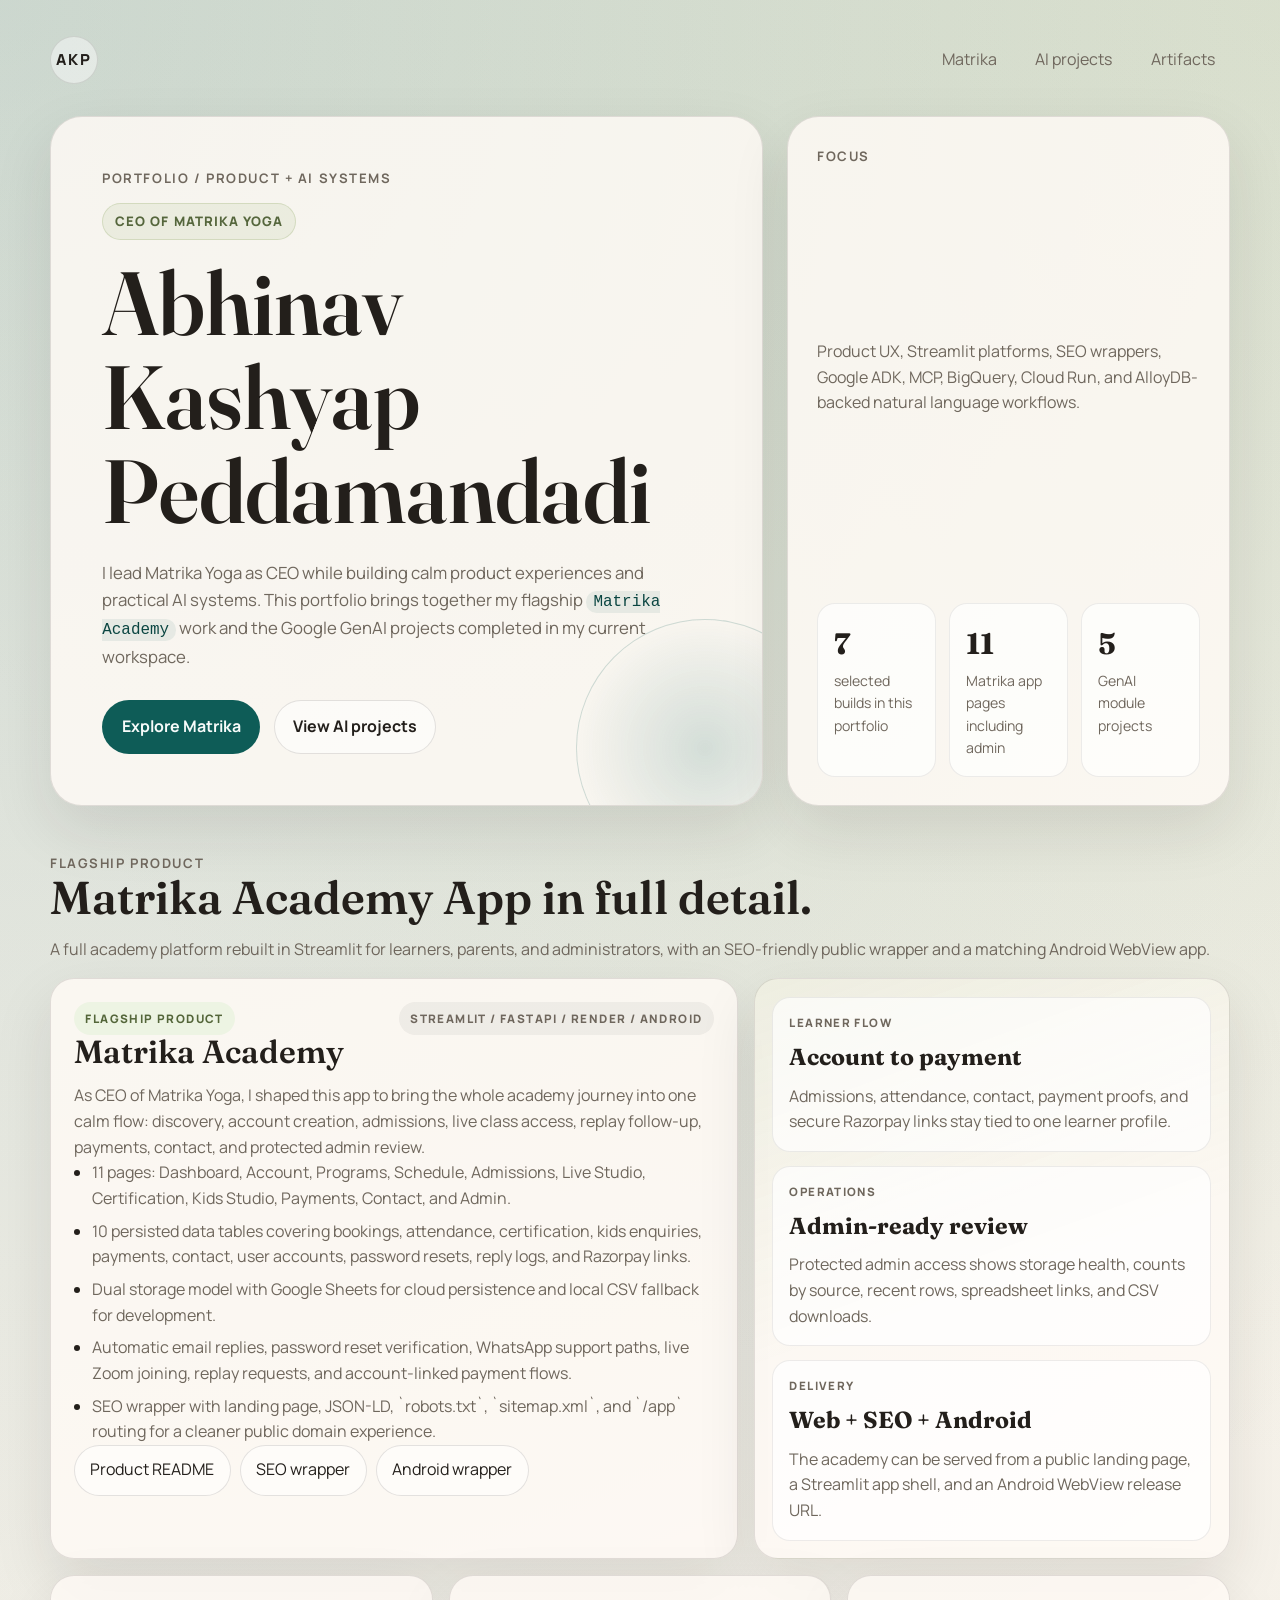
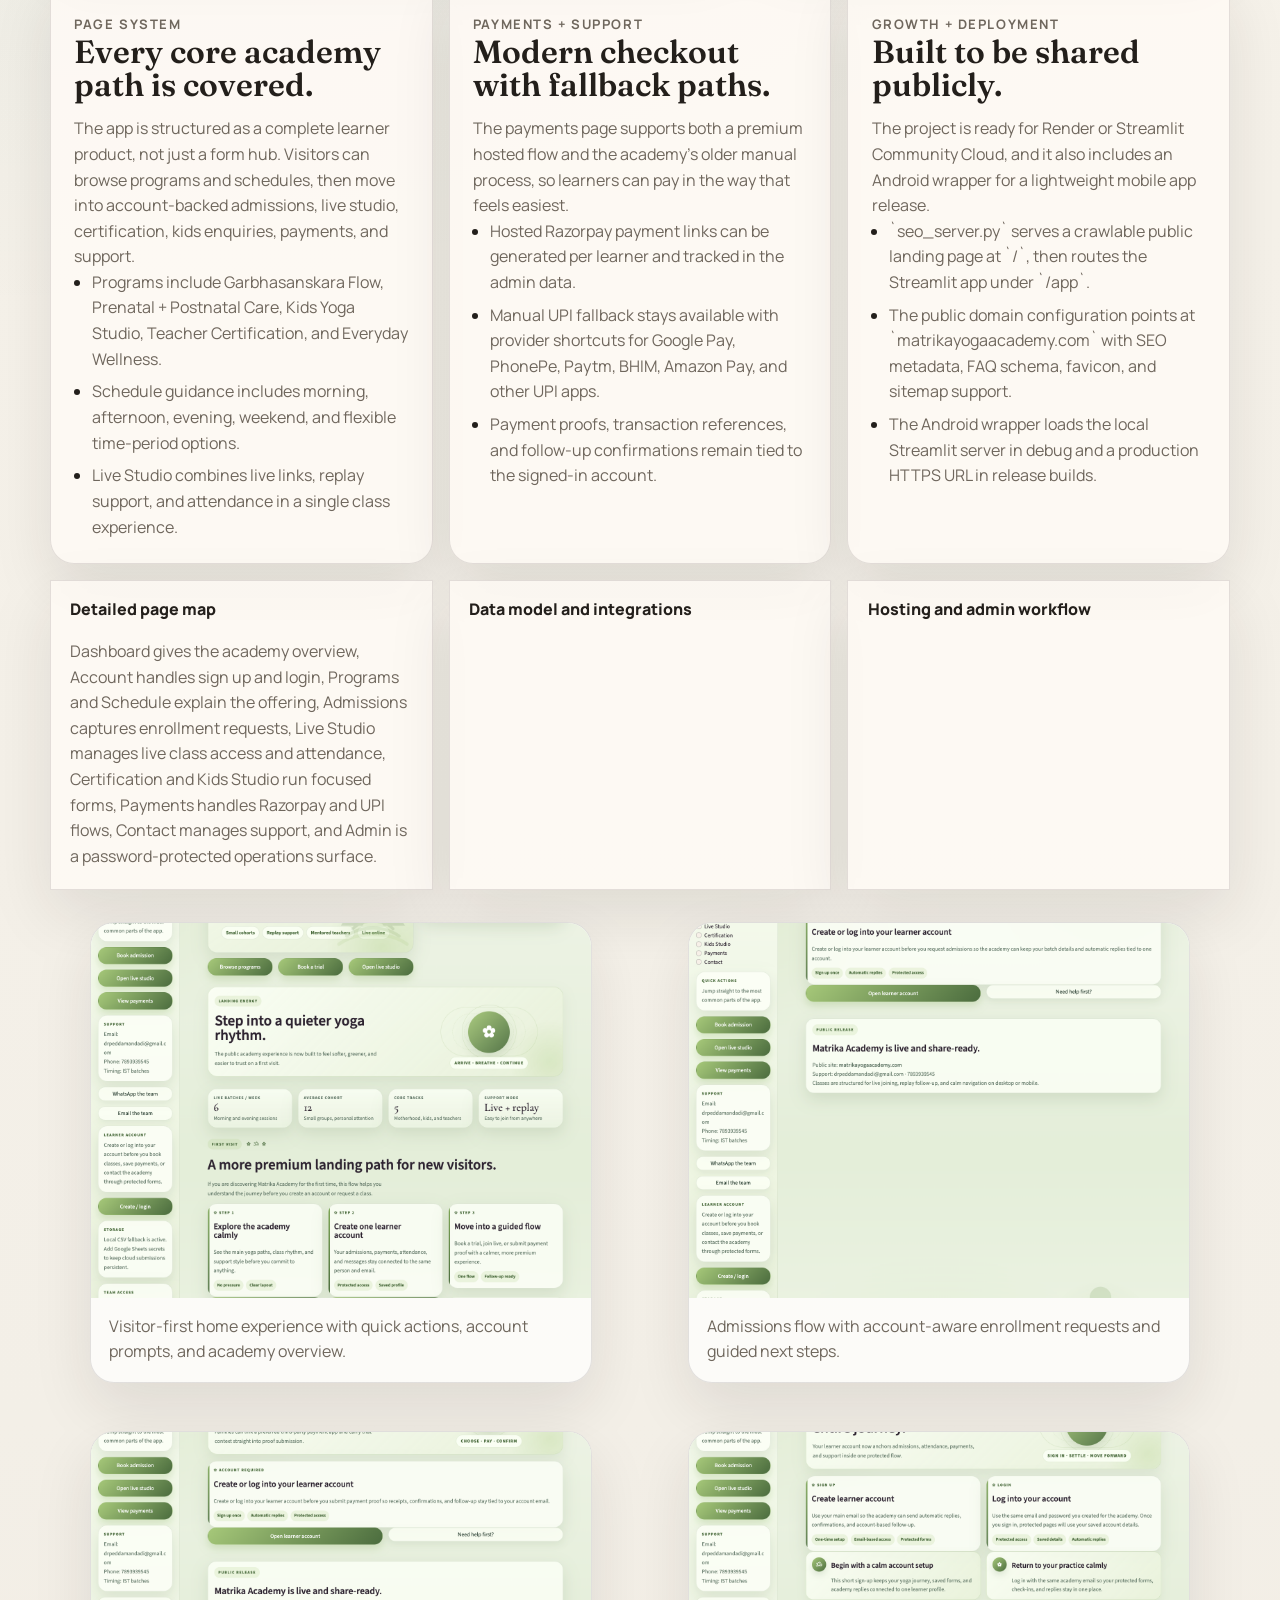
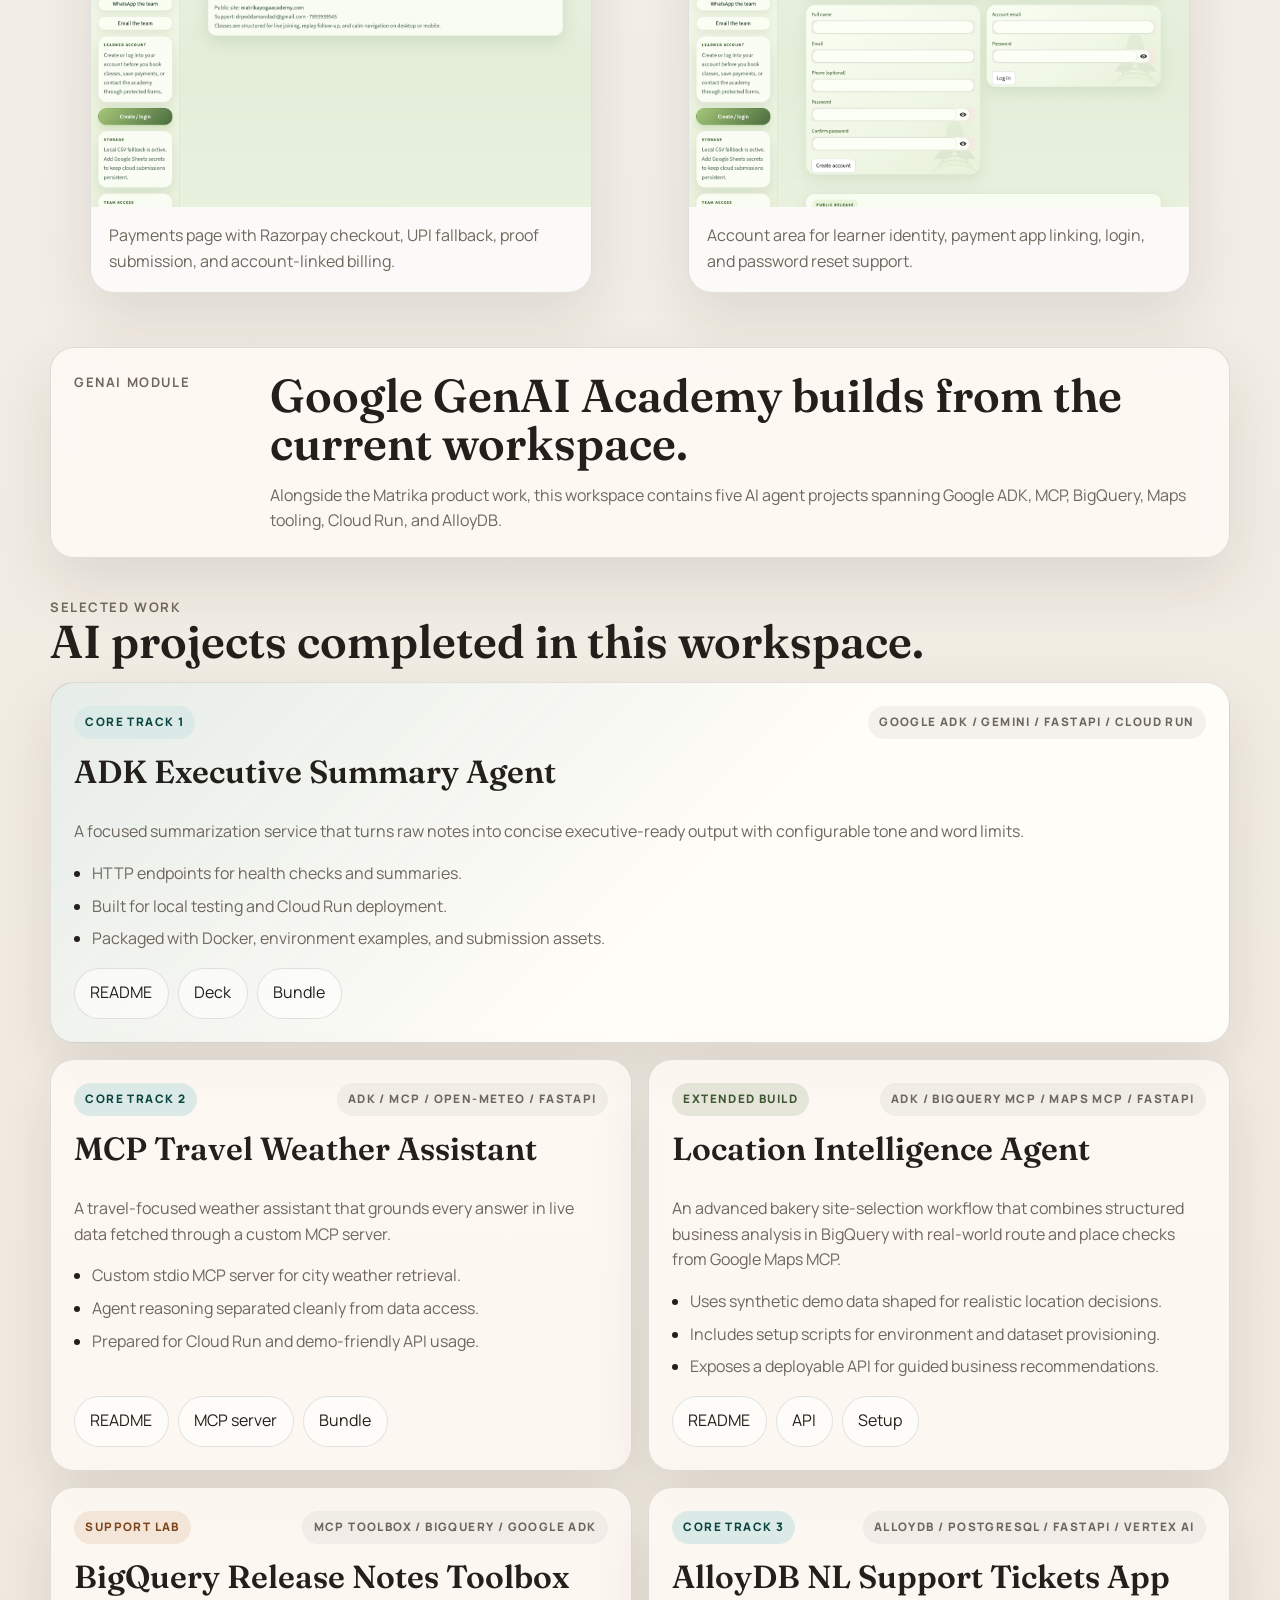
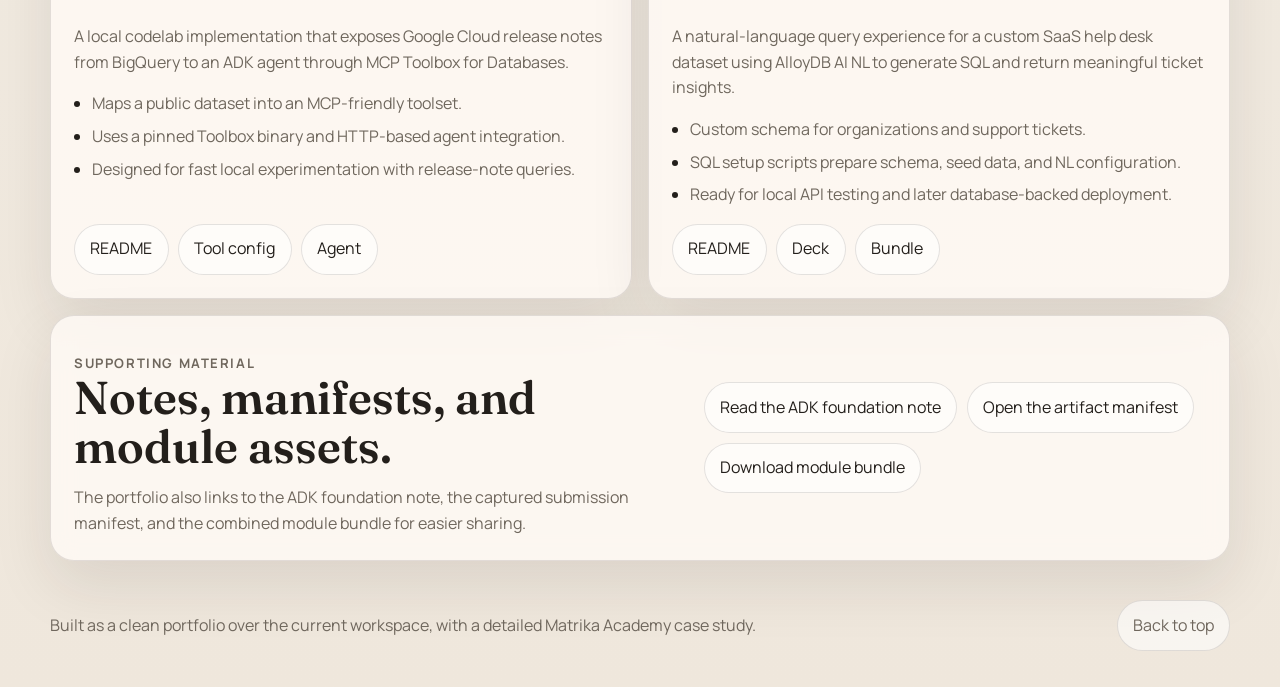
==== index.html @ 669e6de0 "Publish short portfolio URL" ====
<!DOCTYPE html>
<html lang="en">
<head>
  <meta charset="UTF-8">
  <meta name="viewport" content="width=device-width, initial-scale=1.0">
  <meta
    name="description"
    content="Portfolio of Abhinav Kashyap Peddamandadi featuring the Matrika Academy app and AI projects built in the current workspace."
  >
  <title>Abhinav Kashyap Peddamandadi | Portfolio</title>
  <link rel="preconnect" href="https://fonts.googleapis.com">
  <link rel="preconnect" href="https://fonts.gstatic.com" crossorigin>
  <link
    href="https://fonts.googleapis.com/css2?family=Fraunces:opsz,wght@9..144,400;9..144,600;9..144,700&family=Manrope:wght@400;500;600;700;800&display=swap"
    rel="stylesheet"
  >
  <link rel="stylesheet" href="styles.css">
</head>
<body>
  <div class="page-shell">
    <header class="topbar">
      <a class="brand" href="#top" aria-label="Go to top">AKP</a>
      <nav class="topnav" aria-label="Primary">
        <a href="#matrika">Matrika</a>
        <a href="#projects">AI projects</a>
        <a href="#artifacts">Artifacts</a>
      </nav>
    </header>

    <main id="top">
      <section class="hero">
        <div class="hero-copy">
          <p class="eyebrow">Portfolio / Product + AI Systems</p>
          <p class="role-note">CEO of Matrika Yoga</p>
          <h1>Abhinav Kashyap Peddamandadi</h1>
          <p class="lede">
            I lead Matrika Yoga as CEO while building calm product experiences and practical AI
            systems. This portfolio brings together my flagship
            <span class="inline-code">Matrika Academy</span> work and the Google GenAI projects
            completed in my current workspace.
          </p>
          <div class="hero-actions">
            <a class="button button-primary" href="#matrika">Explore Matrika</a>
            <a class="button button-secondary" href="#projects">View AI projects</a>
          </div>
        </div>

        <aside class="hero-panel" aria-label="Quick summary">
          <p class="panel-label">Focus</p>
          <p class="panel-text">
            Product UX, Streamlit platforms, SEO wrappers, Google ADK, MCP, BigQuery, Cloud Run, and
            AlloyDB-backed natural language workflows.
          </p>
          <div class="metric-grid">
            <div class="metric-card">
              <strong>7</strong>
              <span>selected builds in this portfolio</span>
            </div>
            <div class="metric-card">
              <strong>11</strong>
              <span>Matrika app pages including admin</span>
            </div>
            <div class="metric-card">
              <strong>5</strong>
              <span>GenAI module projects</span>
            </div>
          </div>
        </aside>
      </section>

      <section class="flagship" id="matrika">
        <div class="section-header">
          <p class="section-kicker">Flagship product</p>
          <h2>Matrika Academy App in full detail.</h2>
          <p>
            A full academy platform rebuilt in Streamlit for learners, parents, and administrators,
            with an SEO-friendly public wrapper and a matching Android WebView app.
          </p>
        </div>

        <div class="flagship-grid">
          <article class="feature-panel">
            <div class="card-header">
              <span class="project-type project-type-featured">Flagship Product</span>
              <span class="project-stack">Streamlit / FastAPI / Render / Android</span>
            </div>
            <h3>Matrika Academy</h3>
            <p>
              As CEO of Matrika Yoga, I shaped this app to bring the whole academy journey into one
              calm flow: discovery, account creation, admissions, live class access, replay
              follow-up, payments, contact, and protected admin review.
            </p>
            <ul class="project-points">
              <li><span>11 pages: Dashboard, Account, Programs, Schedule, Admissions, Live Studio, Certification, Kids Studio, Payments, Contact, and Admin.</span></li>
              <li><span>10 persisted data tables covering bookings, attendance, certification, kids enquiries, payments, contact, user accounts, password resets, reply logs, and Razorpay links.</span></li>
              <li><span>Dual storage model with Google Sheets for cloud persistence and local CSV fallback for development.</span></li>
              <li><span>Automatic email replies, password reset verification, WhatsApp support paths, live Zoom joining, replay requests, and account-linked payment flows.</span></li>
              <li><span>SEO wrapper with landing page, JSON-LD, `robots.txt`, `sitemap.xml`, and `/app` routing for a cleaner public domain experience.</span></li>
            </ul>
            <div class="link-row">
              <a href="portfolio_public_assets/readmes/matrika_yoga_app.md" target="_blank" rel="noreferrer">Product README</a>
              <a href="portfolio_public_assets/snippets/matrika_seo_server.py" target="_blank" rel="noreferrer">SEO wrapper</a>
              <a href="portfolio_public_assets/readmes/matrika_yoga_android_v2.md" target="_blank" rel="noreferrer">Android wrapper</a>
            </div>
          </article>

          <aside class="matrika-metrics">
            <div class="metric-tile">
              <span class="metric-label">Learner flow</span>
              <strong>Account to payment</strong>
              <p>Admissions, attendance, contact, payment proofs, and secure Razorpay links stay tied to one learner profile.</p>
            </div>
            <div class="metric-tile">
              <span class="metric-label">Operations</span>
              <strong>Admin-ready review</strong>
              <p>Protected admin access shows storage health, counts by source, recent rows, spreadsheet links, and CSV downloads.</p>
            </div>
            <div class="metric-tile">
              <span class="metric-label">Delivery</span>
              <strong>Web + SEO + Android</strong>
              <p>The academy can be served from a public landing page, a Streamlit app shell, and an Android WebView release URL.</p>
            </div>
          </aside>
        </div>

        <div class="detail-grid">
          <article class="detail-card">
            <p class="section-kicker">Page system</p>
            <h3>Every core academy path is covered.</h3>
            <p>
              The app is structured as a complete learner product, not just a form hub. Visitors can
              browse programs and schedules, then move into account-backed admissions, live studio,
              certification, kids enquiries, payments, and support.
            </p>
            <ul class="project-points">
              <li><span>Programs include Garbhasanskara Flow, Prenatal + Postnatal Care, Kids Yoga Studio, Teacher Certification, and Everyday Wellness.</span></li>
              <li><span>Schedule guidance includes morning, afternoon, evening, weekend, and flexible time-period options.</span></li>
              <li><span>Live Studio combines live links, replay support, and attendance in a single class experience.</span></li>
            </ul>
          </article>

          <article class="detail-card">
            <p class="section-kicker">Payments + support</p>
            <h3>Modern checkout with fallback paths.</h3>
            <p>
              The payments page supports both a premium hosted flow and the academy’s older manual
              process, so learners can pay in the way that feels easiest.
            </p>
            <ul class="project-points">
              <li><span>Hosted Razorpay payment links can be generated per learner and tracked in the admin data.</span></li>
              <li><span>Manual UPI fallback stays available with provider shortcuts for Google Pay, PhonePe, Paytm, BHIM, Amazon Pay, and other UPI apps.</span></li>
              <li><span>Payment proofs, transaction references, and follow-up confirmations remain tied to the signed-in account.</span></li>
            </ul>
          </article>

          <article class="detail-card">
            <p class="section-kicker">Growth + deployment</p>
            <h3>Built to be shared publicly.</h3>
            <p>
              The project is ready for Render or Streamlit Community Cloud, and it also includes an
              Android wrapper for a lightweight mobile app release.
            </p>
            <ul class="project-points">
              <li><span>`seo_server.py` serves a crawlable public landing page at `/`, then routes the Streamlit app under `/app`.</span></li>
              <li><span>The public domain configuration points at `matrikayogaacademy.com` with SEO metadata, FAQ schema, favicon, and sitemap support.</span></li>
              <li><span>The Android wrapper loads the local Streamlit server in debug and a production HTTPS URL in release builds.</span></li>
            </ul>
          </article>
        </div>

        <div class="accordion-grid">
          <details class="detail-accordion" open>
            <summary>Detailed page map</summary>
            <p>
              Dashboard gives the academy overview, Account handles sign up and login, Programs and
              Schedule explain the offering, Admissions captures enrollment requests, Live Studio
              manages live class access and attendance, Certification and Kids Studio run focused
              forms, Payments handles Razorpay and UPI flows, Contact manages support, and Admin is
              a password-protected operations surface.
            </p>
          </details>

          <details class="detail-accordion">
            <summary>Data model and integrations</summary>
            <p>
              Saved datasets cover admissions bookings, attendance, certification applications, kids
              enquiries, payments, contact messages, user accounts, password reset requests,
              automatic reply logs, and Razorpay links. Integrations include Google Sheets, SMTP
              email delivery, Razorpay APIs, WhatsApp sharing, Zoom joining, and account-linked UPI
              shortcuts.
            </p>
          </details>

          <details class="detail-accordion">
            <summary>Hosting and admin workflow</summary>
            <p>
              Render uses `uvicorn seo_server:app` with `APP_BASE_PATH=/app`, while Streamlit
              Community Cloud uses `app.py` plus secrets for Google Sheets, SMTP, admin password, and
              Razorpay. Admin review shows storage mode, row counts, recent entries, spreadsheet
              links when cloud persistence is active, and CSV exports for each workflow.
            </p>
          </details>
        </div>

        <div class="gallery-grid">
          <figure class="gallery-card">
            <img src="portfolio_public_assets/images/matrika_home_visitor_preview.png" alt="Matrika Academy visitor dashboard preview">
            <figcaption>Visitor-first home experience with quick actions, account prompts, and academy overview.</figcaption>
          </figure>
          <figure class="gallery-card">
            <img src="portfolio_public_assets/images/matrika_admissions_preview.png" alt="Matrika Academy admissions preview">
            <figcaption>Admissions flow with account-aware enrollment requests and guided next steps.</figcaption>
          </figure>
          <figure class="gallery-card">
            <img src="portfolio_public_assets/images/matrika_payments_preview.png" alt="Matrika Academy payments preview">
            <figcaption>Payments page with Razorpay checkout, UPI fallback, proof submission, and account-linked billing.</figcaption>
          </figure>
          <figure class="gallery-card">
            <img src="portfolio_public_assets/images/matrika_account_preview_v2.png" alt="Matrika Academy account preview">
            <figcaption>Account area for learner identity, payment app linking, login, and password reset support.</figcaption>
          </figure>
        </div>
      </section>

      <section class="module-note">
        <p class="section-kicker">GenAI module</p>
        <div class="module-copy">
          <h2>Google GenAI Academy builds from the current workspace.</h2>
          <p>
            Alongside the Matrika product work, this workspace contains five AI agent projects
            spanning Google ADK, MCP, BigQuery, Maps tooling, Cloud Run, and AlloyDB.
          </p>
        </div>
      </section>

      <section class="section-header" id="projects">
        <p class="section-kicker">Selected work</p>
        <h2>AI projects completed in this workspace.</h2>
      </section>

      <section class="projects-grid">
        <article class="project-card project-card-featured">
          <div class="card-header">
            <span class="project-type project-type-core">Core Track 1</span>
            <span class="project-stack">Google ADK / Gemini / FastAPI / Cloud Run</span>
          </div>
          <h3>ADK Executive Summary Agent</h3>
          <p>
            A focused summarization service that turns raw notes into concise executive-ready output
            with configurable tone and word limits.
          </p>
          <ul class="project-points">
            <li><span>HTTP endpoints for health checks and summaries.</span></li>
            <li><span>Built for local testing and Cloud Run deployment.</span></li>
            <li><span>Packaged with Docker, environment examples, and submission assets.</span></li>
          </ul>
          <div class="link-row">
            <a href="portfolio_public_assets/readmes/track1_adk_cloud_run.md" target="_blank" rel="noreferrer">README</a>
            <a href="portfolio_public_assets/pdf/track1_final_project_ppt.pdf" target="_blank" rel="noreferrer">Deck</a>
            <a href="portfolio_public_assets/bundles/track1_adk_cloud_run.zip" target="_blank" rel="noreferrer">Bundle</a>
          </div>
        </article>

        <article class="project-card">
          <div class="card-header">
            <span class="project-type project-type-core">Core Track 2</span>
            <span class="project-stack">ADK / MCP / Open-Meteo / FastAPI</span>
          </div>
          <h3>MCP Travel Weather Assistant</h3>
          <p>
            A travel-focused weather assistant that grounds every answer in live data fetched
            through a custom MCP server.
          </p>
          <ul class="project-points">
            <li><span>Custom stdio MCP server for city weather retrieval.</span></li>
            <li><span>Agent reasoning separated cleanly from data access.</span></li>
            <li><span>Prepared for Cloud Run and demo-friendly API usage.</span></li>
          </ul>
          <div class="link-row">
            <a href="portfolio_public_assets/readmes/track2_adk_mcp_weather.md" target="_blank" rel="noreferrer">README</a>
            <a href="portfolio_public_assets/snippets/track2_adk_mcp_weather_mcp_server.py" target="_blank" rel="noreferrer">MCP server</a>
            <a href="portfolio_public_assets/bundles/track2_adk_mcp_weather.zip" target="_blank" rel="noreferrer">Bundle</a>
          </div>
        </article>

        <article class="project-card">
          <div class="card-header">
            <span class="project-type project-type-extended">Extended Build</span>
            <span class="project-stack">ADK / BigQuery MCP / Maps MCP / FastAPI</span>
          </div>
          <h3>Location Intelligence Agent</h3>
          <p>
            An advanced bakery site-selection workflow that combines structured business analysis in
            BigQuery with real-world route and place checks from Google Maps MCP.
          </p>
          <ul class="project-points">
            <li><span>Uses synthetic demo data shaped for realistic location decisions.</span></li>
            <li><span>Includes setup scripts for environment and dataset provisioning.</span></li>
            <li><span>Exposes a deployable API for guided business recommendations.</span></li>
          </ul>
          <div class="link-row">
            <a href="portfolio_public_assets/readmes/track2_adk_mcp_location_intelligence.md" target="_blank" rel="noreferrer">README</a>
            <a href="portfolio_public_assets/snippets/track2_adk_mcp_location_intelligence_api.py" target="_blank" rel="noreferrer">API</a>
            <a href="portfolio_public_assets/snippets/track2_adk_mcp_location_intelligence_setup_bigquery.sh" target="_blank" rel="noreferrer">Setup</a>
          </div>
        </article>

        <article class="project-card">
          <div class="card-header">
            <span class="project-type project-type-lab">Support Lab</span>
            <span class="project-stack">MCP Toolbox / BigQuery / Google ADK</span>
          </div>
          <h3>BigQuery Release Notes Toolbox</h3>
          <p>
            A local codelab implementation that exposes Google Cloud release notes from BigQuery to
            an ADK agent through MCP Toolbox for Databases.
          </p>
          <ul class="project-points">
            <li><span>Maps a public dataset into an MCP-friendly toolset.</span></li>
            <li><span>Uses a pinned Toolbox binary and HTTP-based agent integration.</span></li>
            <li><span>Designed for fast local experimentation with release-note queries.</span></li>
          </ul>
          <div class="link-row">
            <a href="portfolio_public_assets/readmes/track2_bigquery_mcp_toolbox.md" target="_blank" rel="noreferrer">README</a>
            <a href="portfolio_public_assets/snippets/track2_bigquery_mcp_toolbox_tools.yaml" target="_blank" rel="noreferrer">Tool config</a>
            <a href="portfolio_public_assets/snippets/track2_bigquery_mcp_toolbox_agent.py" target="_blank" rel="noreferrer">Agent</a>
          </div>
        </article>

        <article class="project-card">
          <div class="card-header">
            <span class="project-type project-type-core">Core Track 3</span>
            <span class="project-stack">AlloyDB / PostgreSQL / FastAPI / Vertex AI</span>
          </div>
          <h3>AlloyDB NL Support Tickets App</h3>
          <p>
            A natural-language query experience for a custom SaaS help desk dataset using AlloyDB
            AI NL to generate SQL and return meaningful ticket insights.
          </p>
          <ul class="project-points">
            <li><span>Custom schema for organizations and support tickets.</span></li>
            <li><span>SQL setup scripts prepare schema, seed data, and NL configuration.</span></li>
            <li><span>Ready for local API testing and later database-backed deployment.</span></li>
          </ul>
          <div class="link-row">
            <a href="portfolio_public_assets/readmes/track3_alloydb_nl_query.md" target="_blank" rel="noreferrer">README</a>
            <a href="portfolio_public_assets/pdf/track3_final_project_ppt.pdf" target="_blank" rel="noreferrer">Deck</a>
            <a href="portfolio_public_assets/bundles/track3_alloydb_nl_query.zip" target="_blank" rel="noreferrer">Bundle</a>
          </div>
        </article>
      </section>

      <section class="resource-strip" id="artifacts">
        <div>
          <p class="section-kicker">Supporting material</p>
          <h2>Notes, manifests, and module assets.</h2>
          <p>
            The portfolio also links to the ADK foundation note, the captured submission manifest,
            and the combined module bundle for easier sharing.
          </p>
        </div>
        <div class="resource-links">
          <a href="portfolio_public_assets/notes/building-ai-agents-with-adk-the-foundation.md" target="_blank" rel="noreferrer">
            Read the ADK foundation note
          </a>
          <a href="portfolio_public_assets/manifest.json" target="_blank" rel="noreferrer">
            Open the artifact manifest
          </a>
          <a href="portfolio_public_assets/bundles/submission_ready_bundle.zip" target="_blank" rel="noreferrer">
            Download module bundle
          </a>
        </div>
      </section>
    </main>

    <footer class="footer">
      <p>Built as a clean portfolio over the current workspace, with a detailed Matrika Academy case study.</p>
      <a href="#top">Back to top</a>
    </footer>
  </div>
</body>
</html>
---- styles.css ----
:root {
  --bg: #f3efe7;
  --surface: rgba(255, 251, 246, 0.82);
  --surface-strong: #fffdf8;
  --text: #231f1b;
  --muted: #6f675d;
  --line: rgba(35, 31, 27, 0.12);
  --accent: #0e5c57;
  --accent-strong: #0a4541;
  --accent-soft: #dceae7;
  --matrika: #93ad6b;
  --matrika-soft: #edf4e3;
  --lab-soft: #f4e5d9;
  --lab-ink: #7e461f;
  --shadow: 0 24px 60px rgba(35, 31, 27, 0.1);
  --radius-xl: 32px;
  --radius-lg: 24px;
  --radius-md: 18px;
  --display: "Fraunces", "Iowan Old Style", "Palatino Linotype", serif;
  --body: "Manrope", "Avenir Next", "Segoe UI", sans-serif;
}

* {
  box-sizing: border-box;
}

html {
  scroll-behavior: smooth;
}

body {
  margin: 0;
  min-height: 100vh;
  background:
    radial-gradient(circle at top left, rgba(14, 92, 87, 0.18), transparent 34%),
    radial-gradient(circle at top right, rgba(147, 173, 107, 0.18), transparent 26%),
    linear-gradient(180deg, #f8f4ec 0%, var(--bg) 55%, #efe7dc 100%);
  color: var(--text);
  font-family: var(--body);
  line-height: 1.6;
}

a {
  color: inherit;
  text-decoration: none;
}

img {
  display: block;
  max-width: 100%;
}

.page-shell {
  width: min(1180px, calc(100% - 2rem));
  margin: 0 auto;
  padding: 1.25rem 0 2.5rem;
}

.topbar,
.hero,
.flagship,
.module-note,
.section-header,
.projects-grid,
.resource-strip,
.footer {
  animation: rise 700ms ease both;
}

.topbar {
  display: flex;
  align-items: center;
  justify-content: space-between;
  gap: 1rem;
  padding: 1rem 0 2rem;
}

.brand {
  display: inline-flex;
  align-items: center;
  justify-content: center;
  width: 3rem;
  height: 3rem;
  border: 1px solid var(--line);
  border-radius: 999px;
  background: rgba(255, 255, 255, 0.45);
  font-size: 0.95rem;
  font-weight: 800;
  letter-spacing: 0.14em;
}

.topnav {
  display: flex;
  flex-wrap: wrap;
  gap: 0.5rem;
}

.topnav a {
  padding: 0.6rem 0.95rem;
  border-radius: 999px;
  color: var(--muted);
  transition: background-color 180ms ease, color 180ms ease;
}

.topnav a:hover,
.topnav a:focus-visible {
  background: rgba(255, 255, 255, 0.6);
  color: var(--text);
}

.hero {
  display: grid;
  grid-template-columns: minmax(0, 1.45fr) minmax(300px, 0.9fr);
  gap: 1.5rem;
  align-items: stretch;
  padding-bottom: 2rem;
}

.hero-copy,
.hero-panel,
.feature-panel,
.matrika-metrics,
.detail-card,
.detail-accordion,
.gallery-card,
.module-note,
.project-card,
.resource-strip {
  border: 1px solid var(--line);
  background: var(--surface);
  backdrop-filter: blur(12px);
  box-shadow: var(--shadow);
}

.hero-copy {
  position: relative;
  overflow: hidden;
  padding: clamp(2rem, 4vw, 3.4rem);
  border-radius: var(--radius-xl);
}

.hero-copy::after {
  content: "";
  position: absolute;
  right: -4.5rem;
  bottom: -4.5rem;
  width: 16rem;
  height: 16rem;
  border-radius: 999px;
  border: 1px solid rgba(14, 92, 87, 0.18);
  background: radial-gradient(circle, rgba(14, 92, 87, 0.16) 0%, rgba(14, 92, 87, 0) 72%);
}

.eyebrow,
.section-kicker,
.panel-label,
.project-type,
.project-stack,
.metric-label {
  letter-spacing: 0.12em;
  text-transform: uppercase;
}

.eyebrow,
.section-kicker,
.panel-label {
  margin: 0 0 0.85rem;
  color: var(--muted);
  font-size: 0.82rem;
  font-weight: 700;
}

.role-note {
  display: inline-flex;
  align-items: center;
  margin: 0 0 1rem;
  padding: 0.45rem 0.75rem;
  border: 1px solid rgba(147, 173, 107, 0.28);
  border-radius: 999px;
  background: rgba(147, 173, 107, 0.12);
  color: #55663c;
  font-size: 0.82rem;
  font-weight: 800;
  letter-spacing: 0.08em;
  text-transform: uppercase;
}

h1,
h2,
h3 {
  margin: 0;
  font-family: var(--display);
  font-weight: 600;
  line-height: 1.05;
}

h1 {
  max-width: 11ch;
  font-size: clamp(3.1rem, 7vw, 5.8rem);
}

.lede {
  max-width: 62ch;
  margin: 1.35rem 0 0;
  color: var(--muted);
  font-size: 1.05rem;
}

.inline-code {
  padding: 0.12rem 0.45rem;
  border-radius: 999px;
  background: rgba(14, 92, 87, 0.08);
  color: var(--accent-strong);
  font-family: "SFMono-Regular", "Consolas", monospace;
  font-size: 0.95em;
}

.hero-actions {
  display: flex;
  flex-wrap: wrap;
  gap: 0.85rem;
  margin-top: 1.8rem;
}

.button {
  display: inline-flex;
  align-items: center;
  justify-content: center;
  min-height: 3rem;
  padding: 0.85rem 1.15rem;
  border-radius: 999px;
  border: 1px solid transparent;
  font-weight: 700;
  transition: transform 180ms ease, background-color 180ms ease, border-color 180ms ease;
}

.button:hover,
.button:focus-visible {
  transform: translateY(-2px);
}

.button-primary {
  background: var(--accent);
  color: #f7fbfa;
}

.button-primary:hover,
.button-primary:focus-visible {
  background: var(--accent-strong);
}

.button-secondary {
  border-color: var(--line);
  background: rgba(255, 255, 255, 0.5);
}

.hero-panel {
  display: flex;
  flex-direction: column;
  justify-content: space-between;
  padding: 1.8rem;
  border-radius: var(--radius-xl);
}

.panel-text {
  margin: 0;
  color: var(--muted);
  font-size: 1rem;
}

.metric-grid {
  display: grid;
  grid-template-columns: repeat(3, minmax(0, 1fr));
  gap: 0.8rem;
  margin-top: 1.75rem;
}

.metric-card {
  padding: 1rem;
  border-radius: var(--radius-md);
  background: rgba(255, 255, 255, 0.65);
  border: 1px solid rgba(35, 31, 27, 0.08);
}

.metric-card strong {
  display: block;
  font-family: var(--display);
  font-size: 1.85rem;
}

.metric-card span {
  display: block;
  margin-top: 0.15rem;
  color: var(--muted);
  font-size: 0.88rem;
}

.flagship {
  margin-bottom: 2.4rem;
}

.flagship-grid,
.detail-grid,
.accordion-grid,
.gallery-grid,
.projects-grid {
  display: grid;
  gap: 1rem;
}

.flagship-grid {
  grid-template-columns: minmax(0, 1.3fr) minmax(280px, 0.9fr);
  margin-top: 1rem;
}

.feature-panel,
.matrika-metrics,
.detail-card,
.gallery-card,
.module-note,
.resource-strip,
.project-card {
  border-radius: var(--radius-lg);
}

.feature-panel,
.detail-card,
.project-card,
.module-note,
.resource-strip {
  padding: 1.45rem;
}

.matrika-metrics {
  display: grid;
  gap: 0.85rem;
  padding: 1.1rem;
  background:
    linear-gradient(160deg, rgba(147, 173, 107, 0.12), transparent 52%),
    var(--surface);
}

.metric-tile {
  padding: 1rem;
  border-radius: var(--radius-md);
  background: rgba(255, 255, 255, 0.66);
  border: 1px solid rgba(35, 31, 27, 0.08);
}

.metric-label {
  display: block;
  color: var(--muted);
  font-size: 0.72rem;
  font-weight: 800;
}

.metric-tile strong {
  display: block;
  margin-top: 0.35rem;
  font-family: var(--display);
  font-size: 1.45rem;
}

.metric-tile p {
  margin: 0.55rem 0 0;
  color: var(--muted);
}

.detail-grid {
  grid-template-columns: repeat(3, minmax(0, 1fr));
  margin-top: 1rem;
}

.accordion-grid {
  grid-template-columns: repeat(3, minmax(0, 1fr));
  margin-top: 1rem;
}

.detail-accordion {
  padding: 0;
  overflow: hidden;
}

.detail-accordion summary {
  cursor: pointer;
  list-style: none;
  padding: 1rem 1.2rem;
  font-weight: 800;
}

.detail-accordion summary::-webkit-details-marker {
  display: none;
}

.detail-accordion p {
  margin: 0;
  padding: 0 1.2rem 1.2rem;
  color: var(--muted);
}

.gallery-grid {
  grid-template-columns: repeat(2, minmax(0, 1fr));
  margin-top: 1rem;
}

.gallery-card {
  overflow: hidden;
  background: rgba(255, 255, 255, 0.72);
}

.gallery-card img {
  width: 100%;
  aspect-ratio: 4 / 3;
  object-fit: cover;
  background: #eef4e3;
}

.gallery-card figcaption {
  padding: 1rem 1.1rem 1.1rem;
  color: var(--muted);
}

.module-note,
.resource-strip {
  display: grid;
  gap: 1rem;
}

.module-note {
  grid-template-columns: 180px minmax(0, 1fr);
  margin: 0 0 2.4rem;
}

.module-copy h2,
.section-header h2,
.resource-strip h2 {
  font-size: clamp(2rem, 3.6vw, 3rem);
}

.module-copy p,
.section-header p,
.resource-strip p,
.detail-card p,
.feature-panel p,
.project-card p {
  margin: 0.9rem 0 0;
  color: var(--muted);
}

.section-header {
  margin-bottom: 1rem;
}

.projects-grid {
  grid-template-columns: repeat(2, minmax(0, 1fr));
}

.project-card {
  display: flex;
  flex-direction: column;
  gap: 1rem;
  transition: transform 220ms ease, border-color 220ms ease;
}

.project-card:hover,
.project-card:focus-within,
.gallery-card:hover,
.gallery-card:focus-within {
  transform: translateY(-4px);
  border-color: rgba(14, 92, 87, 0.22);
}

.project-card-featured {
  grid-column: span 2;
  background:
    linear-gradient(135deg, rgba(14, 92, 87, 0.1), transparent 55%),
    var(--surface-strong);
}

.card-header {
  display: flex;
  flex-wrap: wrap;
  gap: 0.7rem;
  justify-content: space-between;
  align-items: center;
}

.project-type,
.project-stack {
  display: inline-flex;
  align-items: center;
  padding: 0.45rem 0.7rem;
  border-radius: 999px;
  font-size: 0.73rem;
  font-weight: 800;
}

.project-type-featured {
  background: var(--matrika-soft);
  color: #54663a;
}

.project-type-core {
  background: var(--accent-soft);
  color: var(--accent-strong);
}

.project-type-extended {
  background: rgba(94, 124, 78, 0.15);
  color: #3e5834;
}

.project-type-lab {
  background: var(--lab-soft);
  color: var(--lab-ink);
}

.project-stack {
  background: rgba(35, 31, 27, 0.05);
  color: var(--muted);
}

.feature-panel h3,
.detail-card h3,
.project-card h3 {
  font-size: 2rem;
}

.project-points {
  margin: 0;
  padding-left: 1.1rem;
  color: var(--text);
}

.project-points li + li {
  margin-top: 0.45rem;
}

.project-points span {
  color: var(--muted);
}

.link-row,
.resource-links {
  display: flex;
  flex-wrap: wrap;
  gap: 0.6rem;
}

.link-row {
  margin-top: auto;
}

.link-row a,
.resource-links a,
.footer a {
  display: inline-flex;
  align-items: center;
  min-height: 2.7rem;
  padding: 0.72rem 0.95rem;
  border: 1px solid var(--line);
  border-radius: 999px;
  background: rgba(255, 255, 255, 0.58);
  transition: transform 180ms ease, border-color 180ms ease, background-color 180ms ease;
}

.link-row a:hover,
.link-row a:focus-visible,
.resource-links a:hover,
.resource-links a:focus-visible,
.footer a:hover,
.footer a:focus-visible {
  transform: translateY(-2px);
  border-color: rgba(14, 92, 87, 0.28);
  background: rgba(255, 255, 255, 0.88);
}

.resource-strip {
  grid-template-columns: minmax(0, 1.1fr) minmax(260px, 0.9fr);
  align-items: center;
  margin-top: 1rem;
}

.footer {
  display: flex;
  justify-content: space-between;
  align-items: center;
  gap: 1rem;
  margin-top: 1.25rem;
  padding: 1.2rem 0 0;
  color: var(--muted);
}

.footer p {
  margin: 0;
}

@keyframes rise {
  from {
    opacity: 0;
    transform: translateY(18px);
  }

  to {
    opacity: 1;
    transform: translateY(0);
  }
}

@media (max-width: 1040px) {
  .hero,
  .flagship-grid,
  .module-note,
  .resource-strip,
  .projects-grid,
  .detail-grid,
  .accordion-grid,
  .gallery-grid {
    grid-template-columns: 1fr;
  }

  .project-card-featured {
    grid-column: span 1;
  }
}

@media (max-width: 720px) {
  .page-shell {
    width: min(100% - 1.2rem, 1180px);
  }

  .topbar,
  .footer {
    flex-direction: column;
    align-items: flex-start;
  }

  .metric-grid {
    grid-template-columns: 1fr;
  }

  .hero-copy,
  .hero-panel,
  .feature-panel,
  .matrika-metrics,
  .detail-card,
  .gallery-card,
  .project-card,
  .module-note,
  .resource-strip {
    padding: 1.2rem;
  }

  .feature-panel h3,
  .detail-card h3,
  .project-card h3 {
    font-size: 1.7rem;
  }

  .detail-accordion summary {
    padding: 0.95rem 1rem;
  }

  .detail-accordion p {
    padding: 0 1rem 1rem;
  }
}

@media (prefers-reduced-motion: reduce) {
  html {
    scroll-behavior: auto;
  }

  *,
  *::before,
  *::after {
    animation: none !important;
    transition: none !important;
  }
}
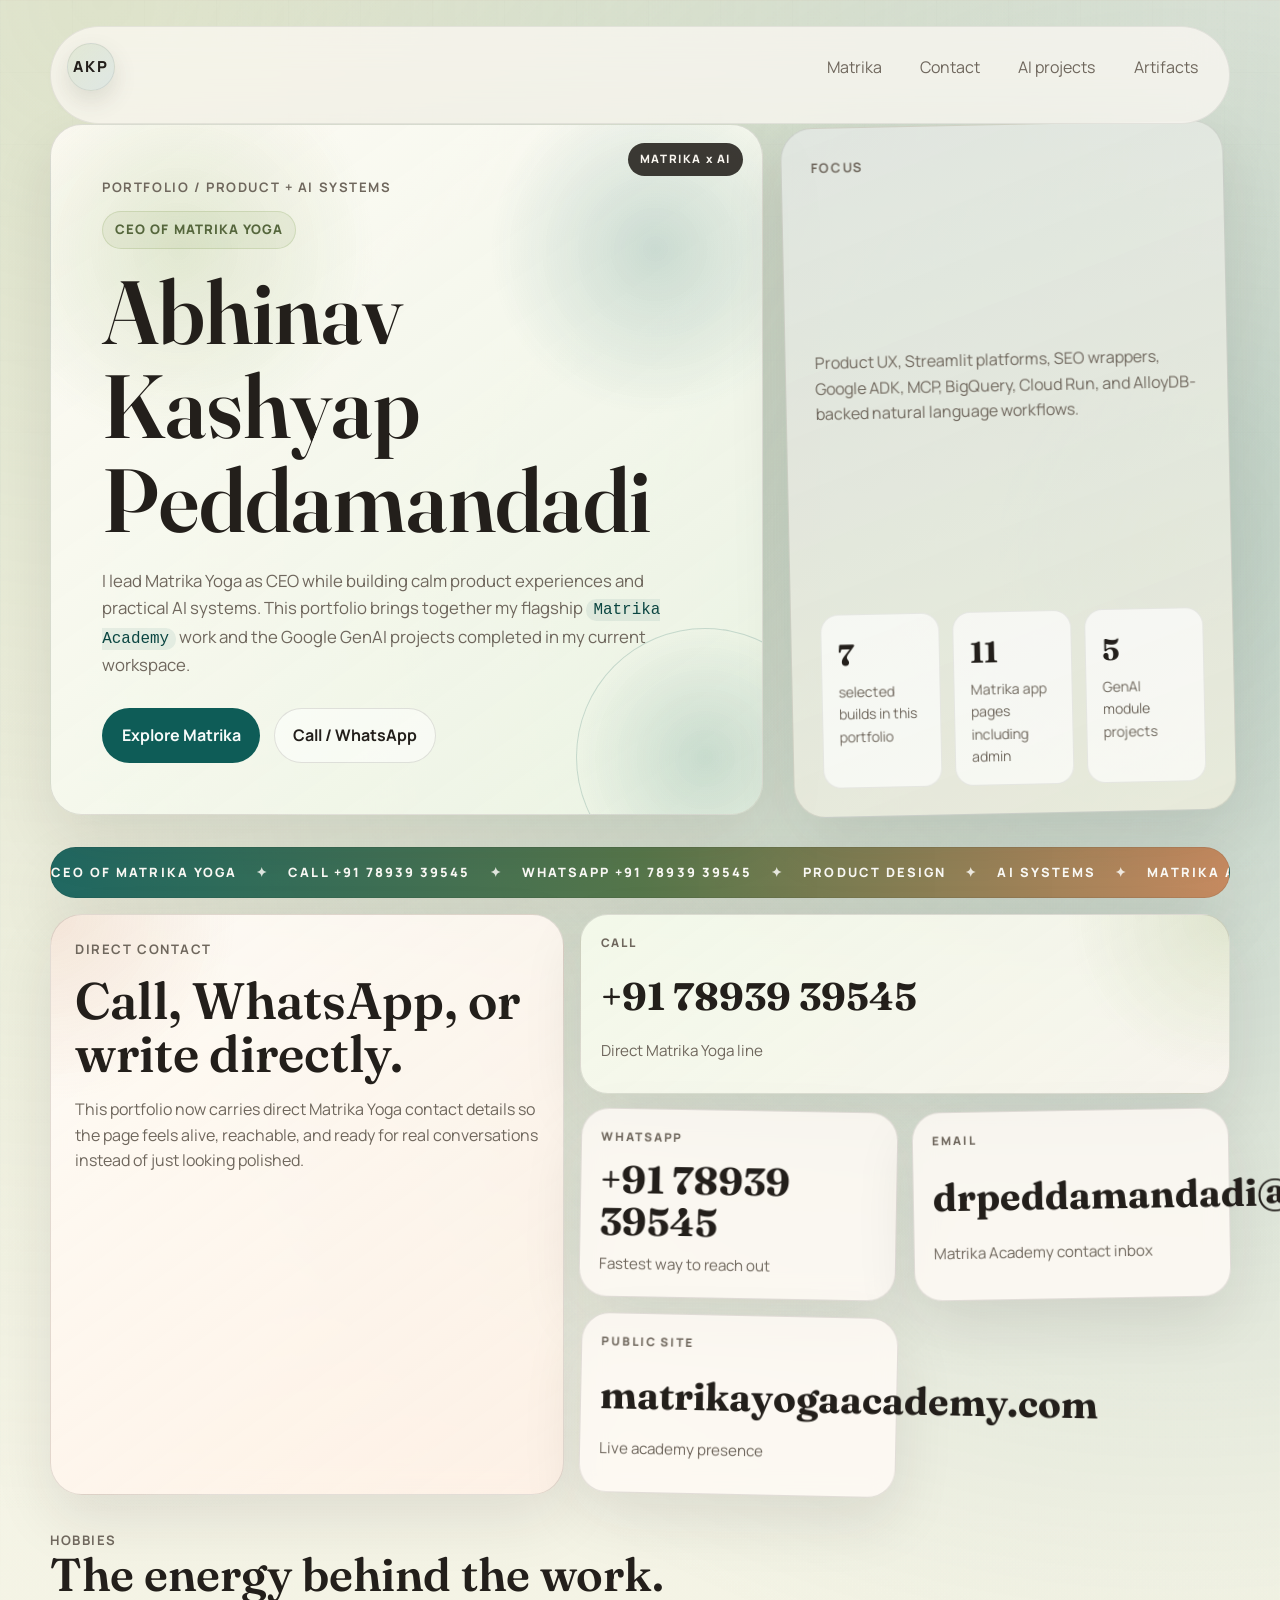
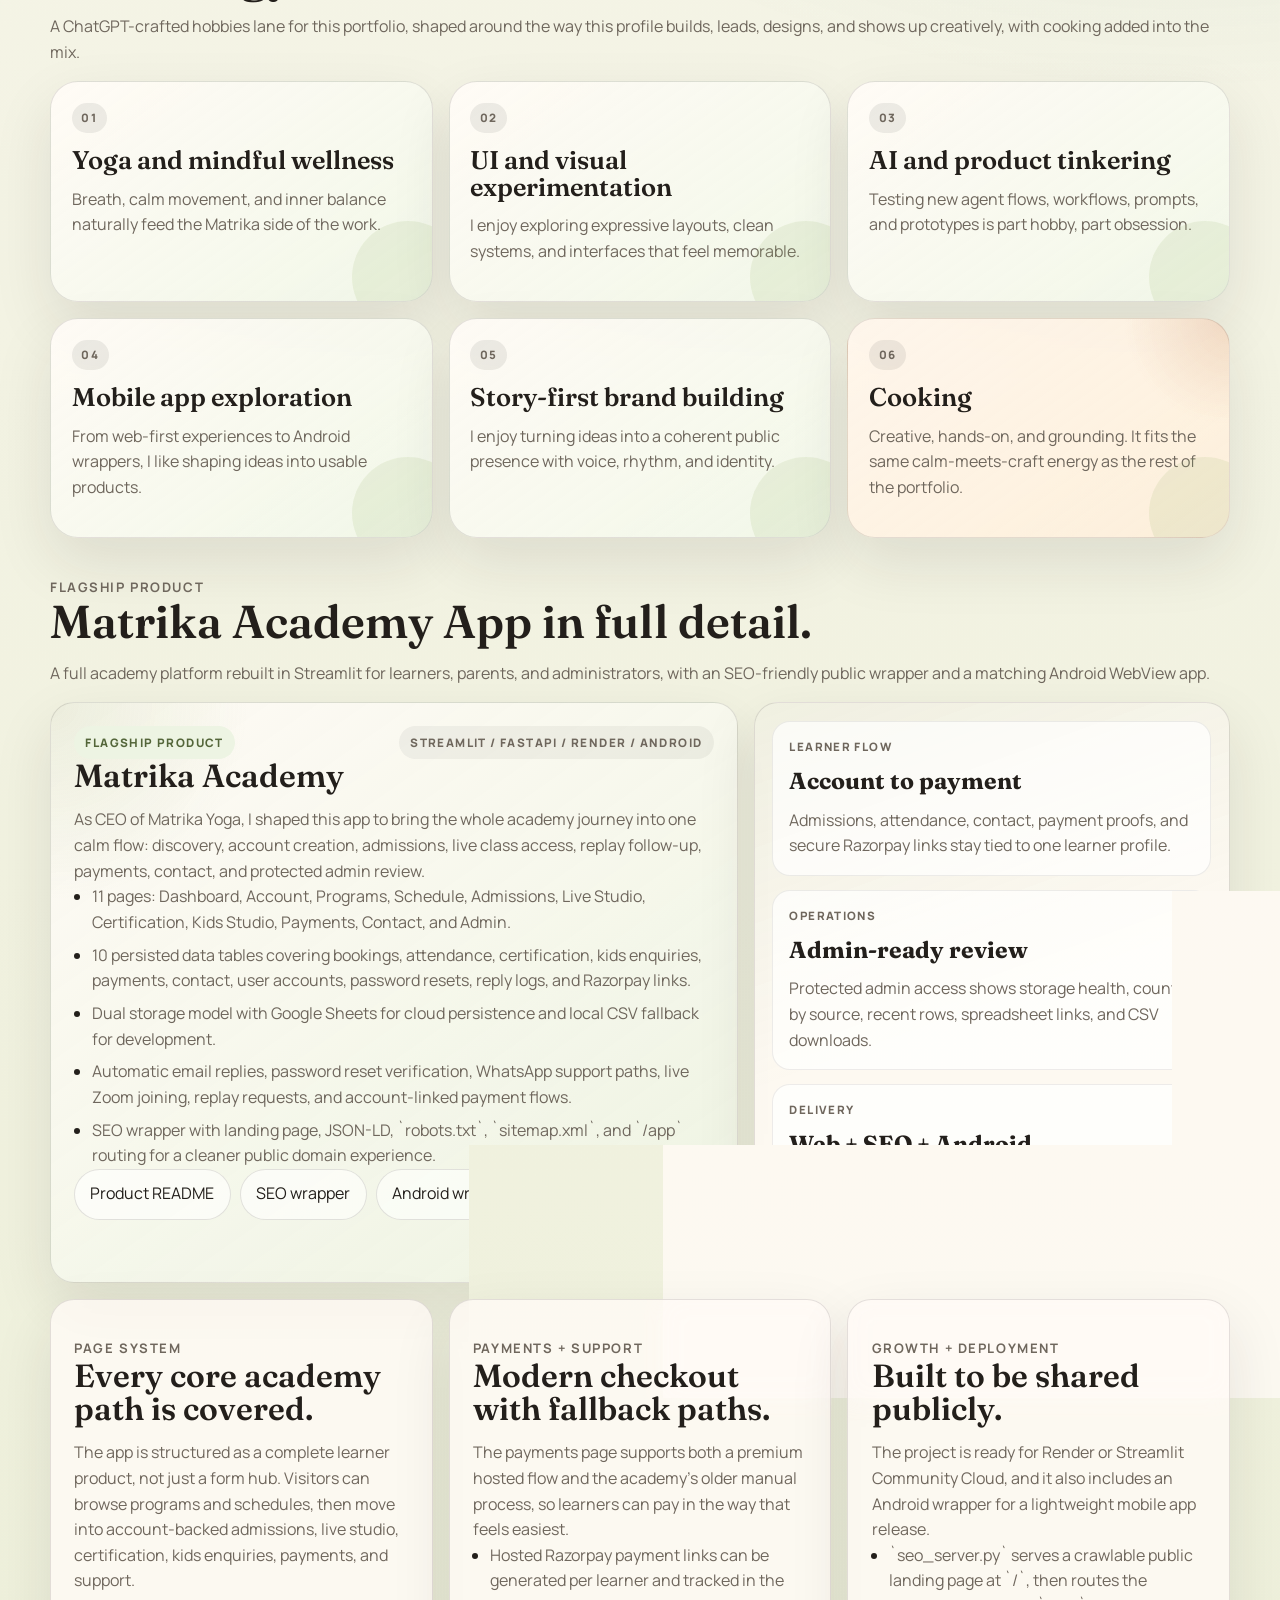
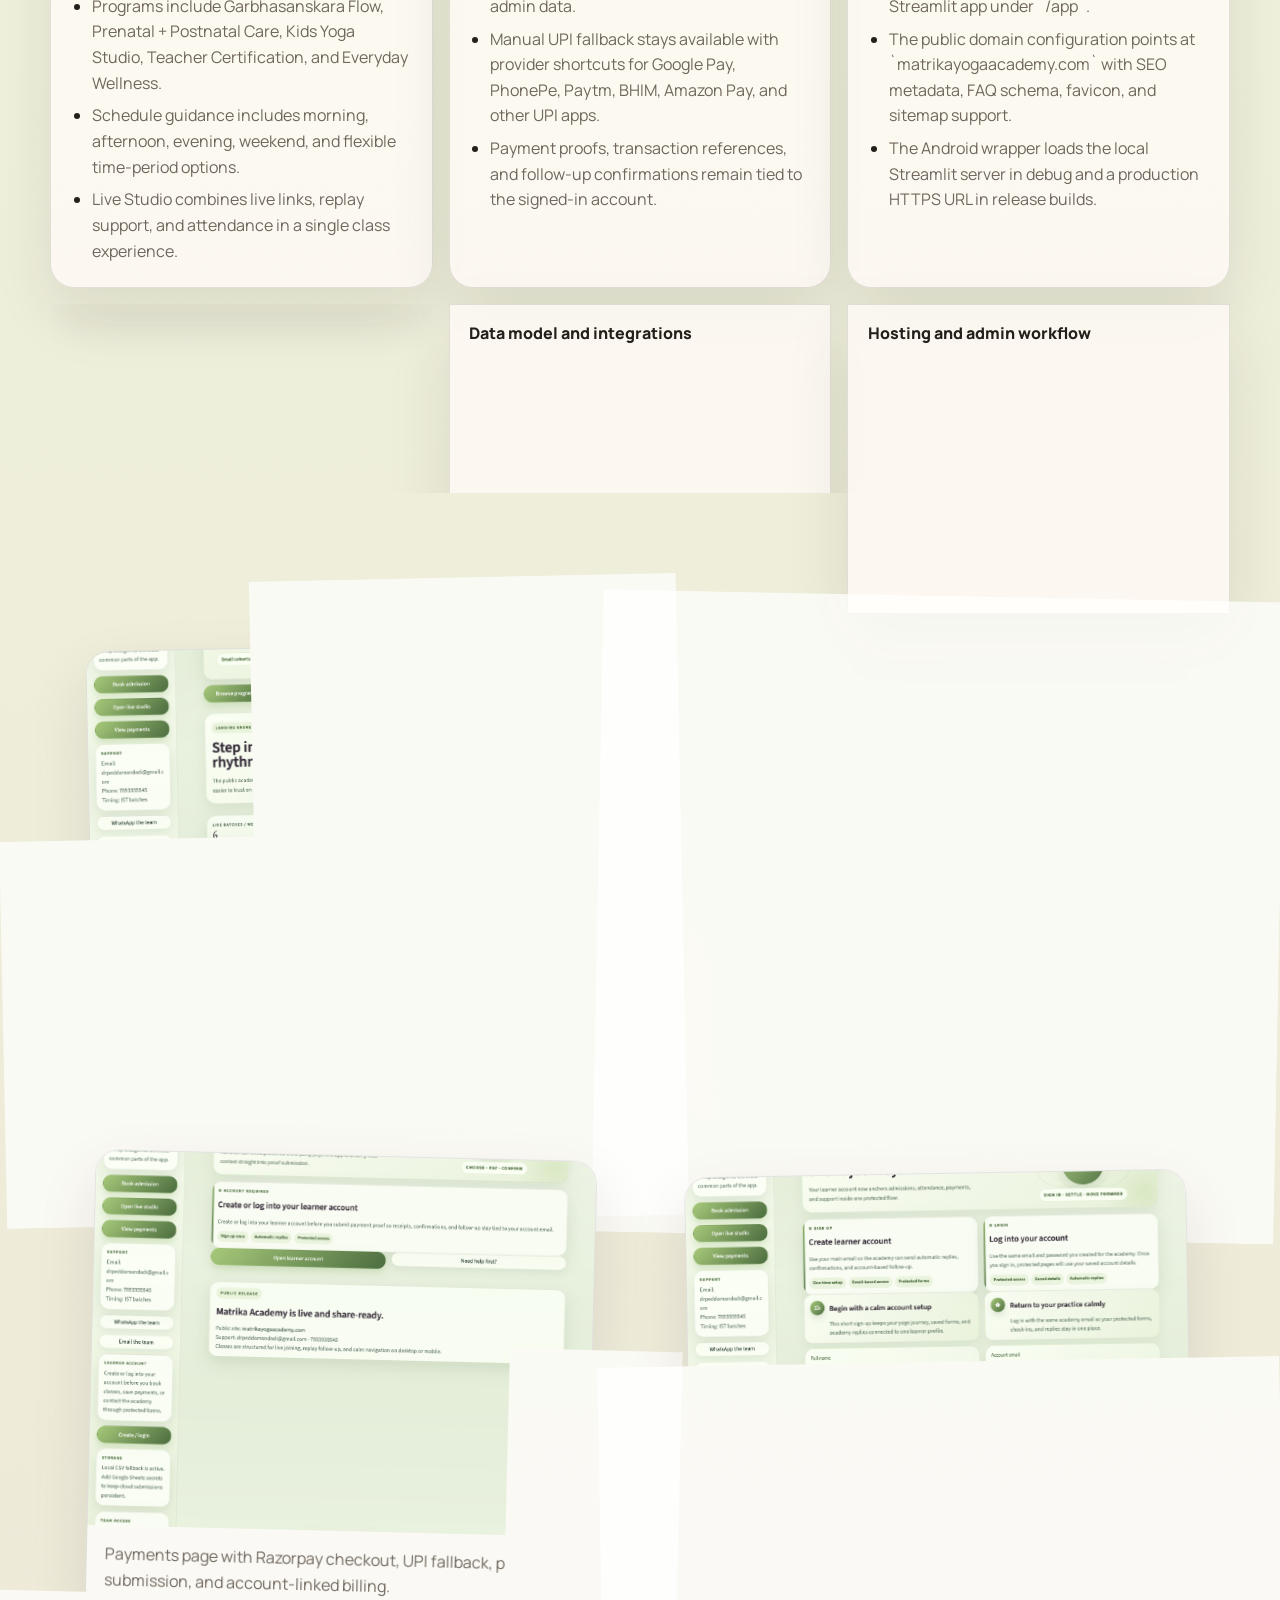
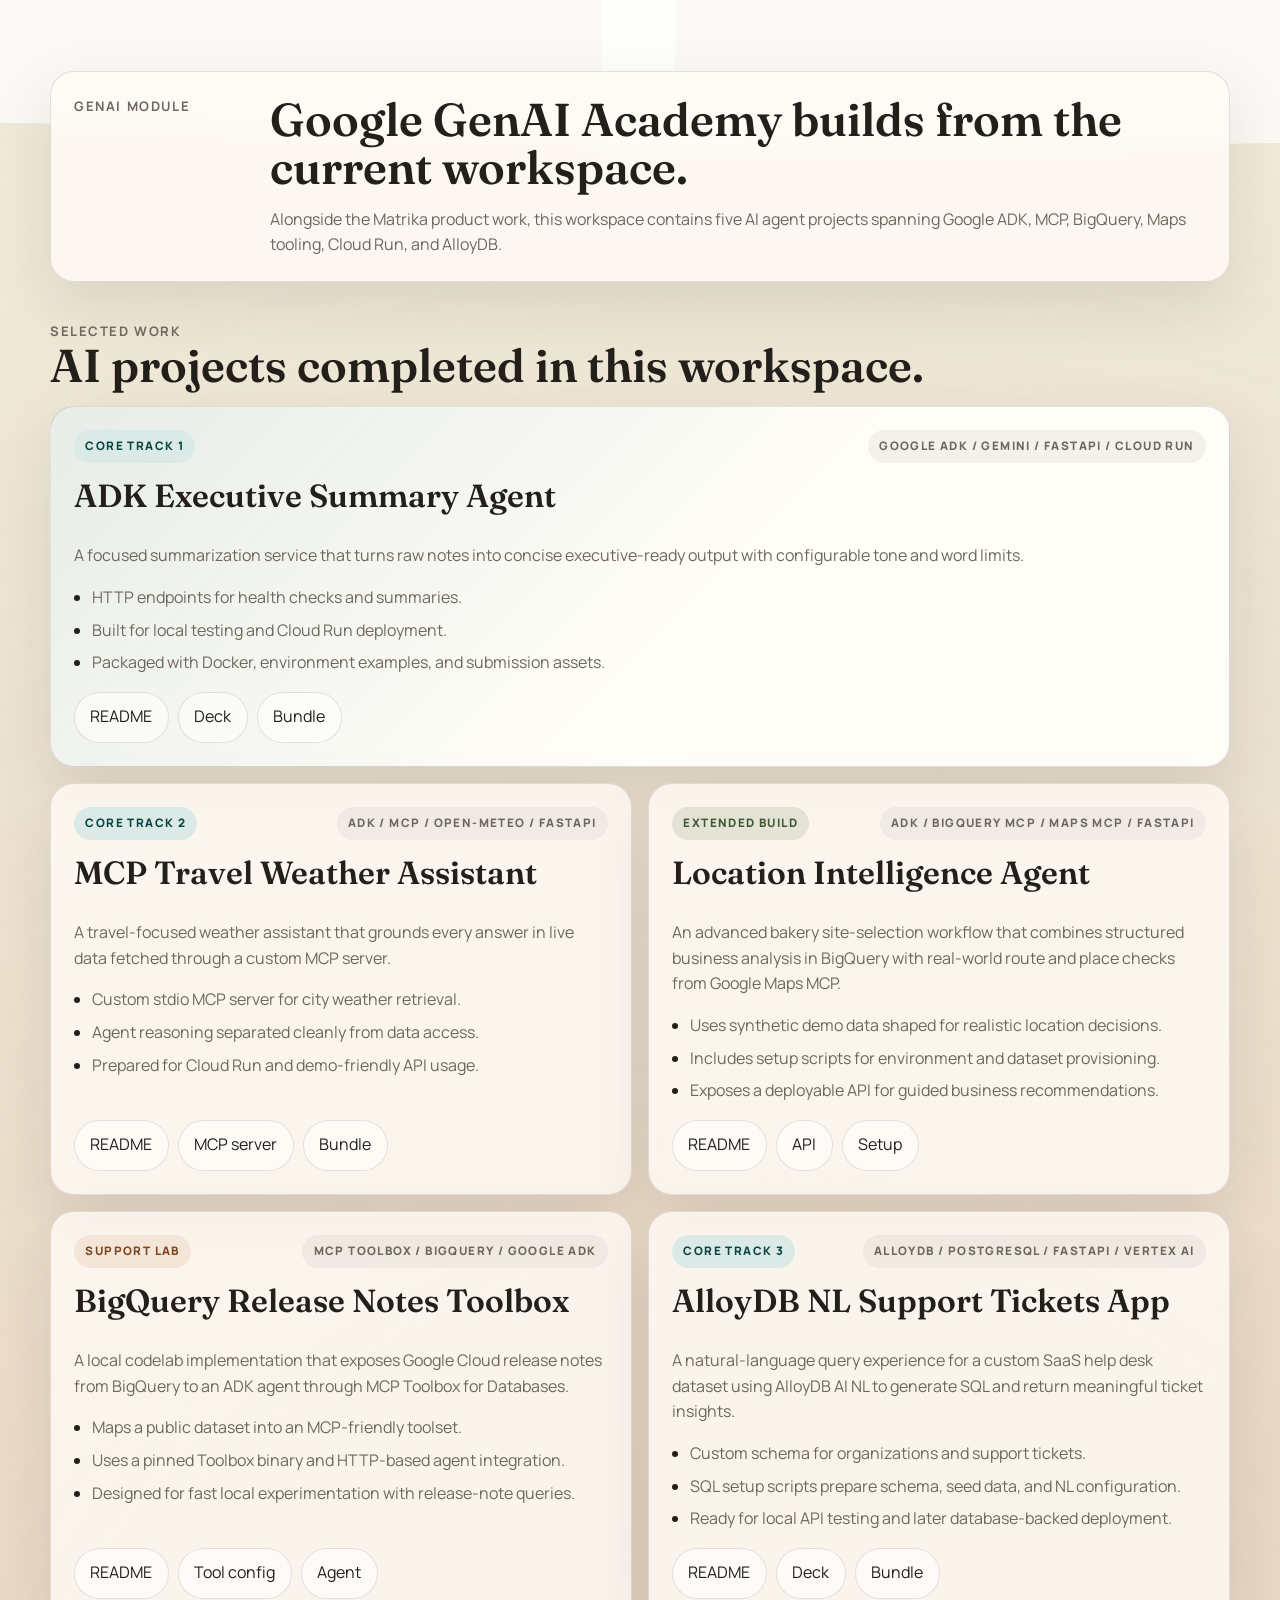
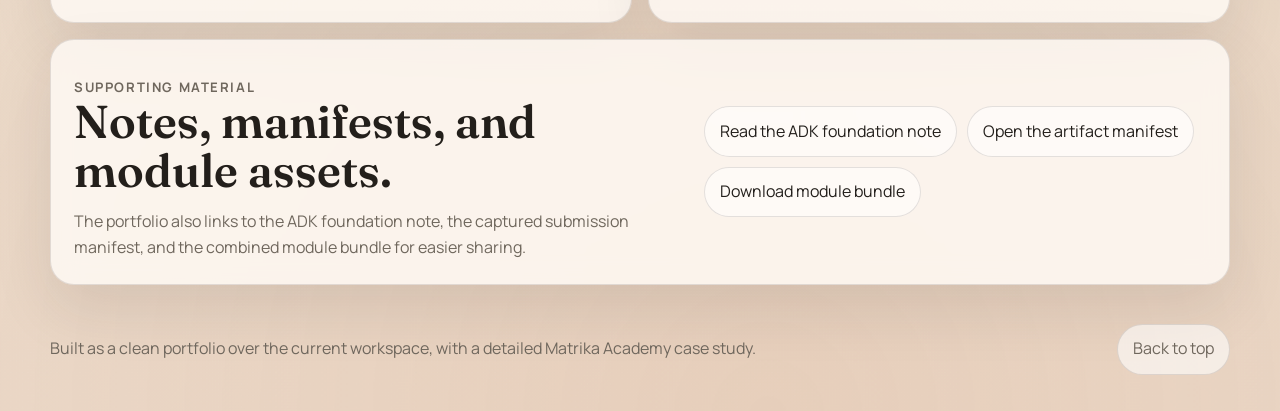
==== commit a7860d87: "Add contact details and hobbies" ====
--- a/index.html
+++ b/index.html
@@ -22,6 +22,7 @@
       <a class="brand" href="#top" aria-label="Go to top">AKP</a>
       <nav class="topnav" aria-label="Primary">
         <a href="#matrika">Matrika</a>
+        <a href="#contact">Contact</a>
         <a href="#projects">AI projects</a>
         <a href="#artifacts">Artifacts</a>
       </nav>
@@ -41,7 +42,7 @@
           </p>
           <div class="hero-actions">
             <a class="button button-primary" href="#matrika">Explore Matrika</a>
-            <a class="button button-secondary" href="#projects">View AI projects</a>
+            <a class="button button-secondary" href="#contact">Call / WhatsApp</a>
           </div>
         </div>
 
@@ -66,6 +67,111 @@
             </div>
           </div>
         </aside>
+      </section>
+
+      <section class="contact-ribbon" aria-label="Creative contact ribbon">
+        <div class="ribbon-track">
+          <span>CEO OF MATRIKA YOGA</span>
+          <span>CALL +91 78939 39545</span>
+          <span>WHATSAPP +91 78939 39545</span>
+          <span>PRODUCT DESIGN</span>
+          <span>AI SYSTEMS</span>
+          <span>MATRIKA ACADEMY</span>
+          <span>CEO OF MATRIKA YOGA</span>
+          <span>CALL +91 78939 39545</span>
+          <span>WHATSAPP +91 78939 39545</span>
+        </div>
+      </section>
+
+      <section class="contact-showcase" id="contact">
+        <article class="contact-intro">
+          <p class="section-kicker">Direct contact</p>
+          <h2>Call, WhatsApp, or write directly.</h2>
+          <p>
+            This portfolio now carries direct Matrika Yoga contact details so the page feels alive,
+            reachable, and ready for real conversations instead of just looking polished.
+          </p>
+        </article>
+
+        <div class="contact-cards">
+          <a class="contact-card contact-card-main" href="tel:+917893939545">
+            <span class="contact-label">Call</span>
+            <strong>+91 78939 39545</strong>
+            <small>Direct Matrika Yoga line</small>
+          </a>
+
+          <a
+            class="contact-card"
+            href="https://wa.me/917893939545?text=Hi%20Abhinav%2C%20I%20want%20to%20connect%20about%20Matrika%20Yoga."
+            target="_blank"
+            rel="noreferrer"
+          >
+            <span class="contact-label">WhatsApp</span>
+            <strong>+91 78939 39545</strong>
+            <small>Fastest way to reach out</small>
+          </a>
+
+          <a class="contact-card" href="mailto:drpeddamandadi@gmail.com">
+            <span class="contact-label">Email</span>
+            <strong>drpeddamandadi@gmail.com</strong>
+            <small>Matrika Academy contact inbox</small>
+          </a>
+
+          <a
+            class="contact-card"
+            href="https://matrikayogaacademy.com"
+            target="_blank"
+            rel="noreferrer"
+          >
+            <span class="contact-label">Public site</span>
+            <strong>matrikayogaacademy.com</strong>
+            <small>Live academy presence</small>
+          </a>
+        </div>
+      </section>
+
+      <section class="hobby-lab" id="hobbies">
+        <div class="section-header">
+          <p class="section-kicker">Hobbies</p>
+          <h2>The energy behind the work.</h2>
+          <p>
+            A ChatGPT-crafted hobbies lane for this portfolio, shaped around the way this profile
+            builds, leads, designs, and shows up creatively, with cooking added into the mix.
+          </p>
+        </div>
+
+        <div class="hobby-grid">
+          <article class="hobby-card">
+            <span class="hobby-kicker">01</span>
+            <h3>Yoga and mindful wellness</h3>
+            <p>Breath, calm movement, and inner balance naturally feed the Matrika side of the work.</p>
+          </article>
+          <article class="hobby-card">
+            <span class="hobby-kicker">02</span>
+            <h3>UI and visual experimentation</h3>
+            <p>I enjoy exploring expressive layouts, clean systems, and interfaces that feel memorable.</p>
+          </article>
+          <article class="hobby-card">
+            <span class="hobby-kicker">03</span>
+            <h3>AI and product tinkering</h3>
+            <p>Testing new agent flows, workflows, prompts, and prototypes is part hobby, part obsession.</p>
+          </article>
+          <article class="hobby-card">
+            <span class="hobby-kicker">04</span>
+            <h3>Mobile app exploration</h3>
+            <p>From web-first experiences to Android wrappers, I like shaping ideas into usable products.</p>
+          </article>
+          <article class="hobby-card">
+            <span class="hobby-kicker">05</span>
+            <h3>Story-first brand building</h3>
+            <p>I enjoy turning ideas into a coherent public presence with voice, rhythm, and identity.</p>
+          </article>
+          <article class="hobby-card hobby-card-accent">
+            <span class="hobby-kicker">06</span>
+            <h3>Cooking</h3>
+            <p>Creative, hands-on, and grounding. It fits the same calm-meets-craft energy as the rest of the portfolio.</p>
+          </article>
+        </div>
       </section>
 
       <section class="flagship" id="matrika">
--- a/styles.css
+++ b/styles.css
@@ -32,12 +32,26 @@
   margin: 0;
   min-height: 100vh;
   background:
-    radial-gradient(circle at top left, rgba(14, 92, 87, 0.18), transparent 34%),
-    radial-gradient(circle at top right, rgba(147, 173, 107, 0.18), transparent 26%),
-    linear-gradient(180deg, #f8f4ec 0%, var(--bg) 55%, #efe7dc 100%);
+    radial-gradient(circle at 8% 0%, rgba(147, 173, 107, 0.28), transparent 22%),
+    radial-gradient(circle at 92% 8%, rgba(14, 92, 87, 0.24), transparent 18%),
+    radial-gradient(circle at 60% 100%, rgba(196, 128, 83, 0.2), transparent 28%),
+    linear-gradient(180deg, #faf7ef 0%, #eef0db 48%, #efe2d5 100%);
   color: var(--text);
   font-family: var(--body);
   line-height: 1.6;
+}
+
+body::before {
+  content: "";
+  position: fixed;
+  inset: 0;
+  pointer-events: none;
+  background-image:
+    linear-gradient(rgba(35, 31, 27, 0.04) 1px, transparent 1px),
+    linear-gradient(90deg, rgba(35, 31, 27, 0.04) 1px, transparent 1px);
+  background-size: 72px 72px;
+  mask-image: linear-gradient(180deg, rgba(0, 0, 0, 0.45), transparent 86%);
+  opacity: 0.65;
 }
 
 a {
@@ -73,6 +87,15 @@
   justify-content: space-between;
   gap: 1rem;
   padding: 1rem 0 2rem;
+  position: sticky;
+  top: 0;
+  z-index: 20;
+  margin-top: 0.4rem;
+  padding-inline: 1rem;
+  border: 1px solid rgba(35, 31, 27, 0.08);
+  border-radius: 999px;
+  background: rgba(255, 251, 246, 0.68);
+  backdrop-filter: blur(18px);
 }
 
 .brand {
@@ -81,12 +104,15 @@
   justify-content: center;
   width: 3rem;
   height: 3rem;
-  border: 1px solid var(--line);
-  border-radius: 999px;
-  background: rgba(255, 255, 255, 0.45);
+  border: 1px solid rgba(35, 31, 27, 0.08);
+  border-radius: 999px;
+  background:
+    linear-gradient(135deg, rgba(147, 173, 107, 0.24), rgba(14, 92, 87, 0.12)),
+    rgba(255, 255, 255, 0.6);
   font-size: 0.95rem;
   font-weight: 800;
   letter-spacing: 0.14em;
+  box-shadow: 0 10px 24px rgba(35, 31, 27, 0.12);
 }
 
 .topnav {
@@ -137,6 +163,10 @@
   overflow: hidden;
   padding: clamp(2rem, 4vw, 3.4rem);
   border-radius: var(--radius-xl);
+  background:
+    radial-gradient(circle at 18% 18%, rgba(147, 173, 107, 0.24), transparent 24%),
+    radial-gradient(circle at 85% 18%, rgba(14, 92, 87, 0.18), transparent 20%),
+    linear-gradient(145deg, rgba(255, 252, 247, 0.94), rgba(239, 247, 231, 0.84));
 }
 
 .hero-copy::after {
@@ -149,6 +179,20 @@
   border-radius: 999px;
   border: 1px solid rgba(14, 92, 87, 0.18);
   background: radial-gradient(circle, rgba(14, 92, 87, 0.16) 0%, rgba(14, 92, 87, 0) 72%);
+}
+
+.hero-copy::before {
+  content: "MATRIKA x AI";
+  position: absolute;
+  top: 1.1rem;
+  right: 1.2rem;
+  padding: 0.45rem 0.75rem;
+  border-radius: 999px;
+  background: rgba(35, 31, 27, 0.88);
+  color: #f8f5ef;
+  font-size: 0.72rem;
+  font-weight: 800;
+  letter-spacing: 0.14em;
 }
 
 .eyebrow,
@@ -260,6 +304,10 @@
   justify-content: space-between;
   padding: 1.8rem;
   border-radius: var(--radius-xl);
+  transform: rotate(-1.2deg);
+  background:
+    linear-gradient(160deg, rgba(14, 92, 87, 0.1), rgba(147, 173, 107, 0.16)),
+    rgba(255, 251, 246, 0.85);
 }
 
 .panel-text {
@@ -280,6 +328,185 @@
   border-radius: var(--radius-md);
   background: rgba(255, 255, 255, 0.65);
   border: 1px solid rgba(35, 31, 27, 0.08);
+}
+
+.contact-ribbon {
+  overflow: hidden;
+  margin: 0 0 1rem;
+  border: 1px solid rgba(35, 31, 27, 0.08);
+  border-radius: 999px;
+  background: linear-gradient(90deg, rgba(14, 92, 87, 0.92), rgba(75, 109, 63, 0.92), rgba(196, 128, 83, 0.9));
+  color: #fbfaf6;
+  box-shadow: var(--shadow);
+}
+
+.ribbon-track {
+  display: flex;
+  gap: 1.2rem;
+  width: max-content;
+  padding: 0.9rem 0;
+  font-size: 0.8rem;
+  font-weight: 800;
+  letter-spacing: 0.16em;
+  text-transform: uppercase;
+  white-space: nowrap;
+  animation: drift 28s linear infinite;
+}
+
+.ribbon-track span::after {
+  content: "✦";
+  margin-left: 1.2rem;
+  opacity: 0.85;
+}
+
+.contact-showcase {
+  display: grid;
+  grid-template-columns: minmax(0, 0.95fr) minmax(0, 1.2fr);
+  gap: 1rem;
+  margin: 0 0 2.2rem;
+}
+
+.hobby-lab {
+  margin: 0 0 2.4rem;
+}
+
+.hobby-grid {
+  display: grid;
+  grid-template-columns: repeat(3, minmax(0, 1fr));
+  gap: 1rem;
+}
+
+.hobby-card {
+  position: relative;
+  padding: 1.3rem;
+  border: 1px solid var(--line);
+  border-radius: 28px;
+  background:
+    linear-gradient(145deg, rgba(255, 251, 246, 0.95), rgba(241, 248, 233, 0.82));
+  box-shadow: var(--shadow);
+  overflow: hidden;
+}
+
+.hobby-card::after {
+  content: "";
+  position: absolute;
+  right: -2rem;
+  bottom: -2rem;
+  width: 7rem;
+  height: 7rem;
+  border-radius: 999px;
+  background: rgba(147, 173, 107, 0.14);
+}
+
+.hobby-kicker {
+  display: inline-flex;
+  margin-bottom: 0.9rem;
+  padding: 0.35rem 0.6rem;
+  border-radius: 999px;
+  background: rgba(35, 31, 27, 0.08);
+  color: var(--muted);
+  font-size: 0.72rem;
+  font-weight: 800;
+  letter-spacing: 0.12em;
+}
+
+.hobby-card h3 {
+  font-size: 1.6rem;
+}
+
+.hobby-card p {
+  margin-top: 0.8rem;
+  color: var(--muted);
+}
+
+.hobby-card-accent {
+  background:
+    radial-gradient(circle at top right, rgba(196, 128, 83, 0.22), transparent 24%),
+    linear-gradient(145deg, rgba(255, 246, 236, 0.95), rgba(255, 238, 216, 0.82));
+}
+
+.contact-intro,
+.contact-card {
+  border: 1px solid var(--line);
+  background: var(--surface);
+  box-shadow: var(--shadow);
+  backdrop-filter: blur(12px);
+}
+
+.contact-intro {
+  padding: 1.5rem;
+  border-radius: var(--radius-xl);
+  background:
+    radial-gradient(circle at top left, rgba(196, 128, 83, 0.18), transparent 24%),
+    linear-gradient(145deg, rgba(255, 252, 247, 0.94), rgba(255, 240, 229, 0.82));
+}
+
+.contact-intro h2 {
+  font-size: clamp(2.2rem, 4vw, 3.3rem);
+}
+
+.contact-intro p:last-child {
+  margin-top: 1rem;
+  color: var(--muted);
+}
+
+.contact-cards {
+  display: grid;
+  grid-template-columns: repeat(2, minmax(0, 1fr));
+  gap: 1rem;
+}
+
+.contact-card {
+  display: grid;
+  gap: 0.65rem;
+  min-height: 180px;
+  padding: 1.2rem;
+  border-radius: 28px;
+  transition: transform 180ms ease, box-shadow 180ms ease, border-color 180ms ease;
+}
+
+.contact-card:hover,
+.contact-card:focus-visible {
+  transform: translateY(-4px) rotate(-0.8deg);
+  border-color: rgba(14, 92, 87, 0.28);
+}
+
+.contact-card-main {
+  grid-column: span 2;
+  background:
+    radial-gradient(circle at top right, rgba(147, 173, 107, 0.22), transparent 24%),
+    linear-gradient(145deg, rgba(244, 250, 235, 0.95), rgba(252, 247, 240, 0.86));
+}
+
+.contact-card:nth-child(2) {
+  transform: rotate(1deg);
+}
+
+.contact-card:nth-child(3) {
+  transform: rotate(-1deg);
+}
+
+.contact-card:nth-child(4) {
+  transform: rotate(1.2deg);
+}
+
+.contact-label {
+  font-size: 0.74rem;
+  font-weight: 800;
+  letter-spacing: 0.16em;
+  text-transform: uppercase;
+  color: var(--muted);
+}
+
+.contact-card strong {
+  font-family: var(--display);
+  font-size: clamp(1.45rem, 3vw, 2.45rem);
+  line-height: 1.1;
+}
+
+.contact-card small {
+  color: var(--muted);
+  font-size: 0.95rem;
 }
 
 .metric-card strong {
@@ -331,6 +558,12 @@
   padding: 1.45rem;
 }
 
+.feature-panel {
+  background:
+    radial-gradient(circle at top left, rgba(147, 173, 107, 0.18), transparent 22%),
+    linear-gradient(145deg, rgba(255, 251, 246, 0.94), rgba(237, 244, 227, 0.82));
+}
+
 .matrika-metrics {
   display: grid;
   gap: 0.85rem;
@@ -406,6 +639,22 @@
 .gallery-card {
   overflow: hidden;
   background: rgba(255, 255, 255, 0.72);
+}
+
+.gallery-card:nth-child(1) {
+  transform: rotate(-1.2deg);
+}
+
+.gallery-card:nth-child(2) {
+  transform: translateY(16px) rotate(1.1deg);
+}
+
+.gallery-card:nth-child(3) {
+  transform: rotate(1.4deg);
+}
+
+.gallery-card:nth-child(4) {
+  transform: translateY(18px) rotate(-1deg);
 }
 
 .gallery-card img {
@@ -607,9 +856,21 @@
   }
 }
 
+@keyframes drift {
+  from {
+    transform: translateX(0);
+  }
+
+  to {
+    transform: translateX(-33%);
+  }
+}
+
 @media (max-width: 1040px) {
   .hero,
+  .contact-showcase,
   .flagship-grid,
+  .hobby-grid,
   .module-note,
   .resource-strip,
   .projects-grid,
@@ -635,12 +896,28 @@
     align-items: flex-start;
   }
 
+  .topbar {
+    position: static;
+    border-radius: 28px;
+  }
+
   .metric-grid {
     grid-template-columns: 1fr;
   }
 
+  .contact-cards {
+    grid-template-columns: 1fr;
+  }
+
+  .contact-card-main {
+    grid-column: span 1;
+  }
+
   .hero-copy,
   .hero-panel,
+  .contact-intro,
+  .contact-card,
+  .hobby-card,
   .feature-panel,
   .matrika-metrics,
   .detail-card,
@@ -657,6 +934,17 @@
     font-size: 1.7rem;
   }
 
+  .hero-panel,
+  .contact-card:nth-child(2),
+  .contact-card:nth-child(3),
+  .contact-card:nth-child(4),
+  .gallery-card:nth-child(1),
+  .gallery-card:nth-child(2),
+  .gallery-card:nth-child(3),
+  .gallery-card:nth-child(4) {
+    transform: none;
+  }
+
   .detail-accordion summary {
     padding: 0.95rem 1rem;
   }
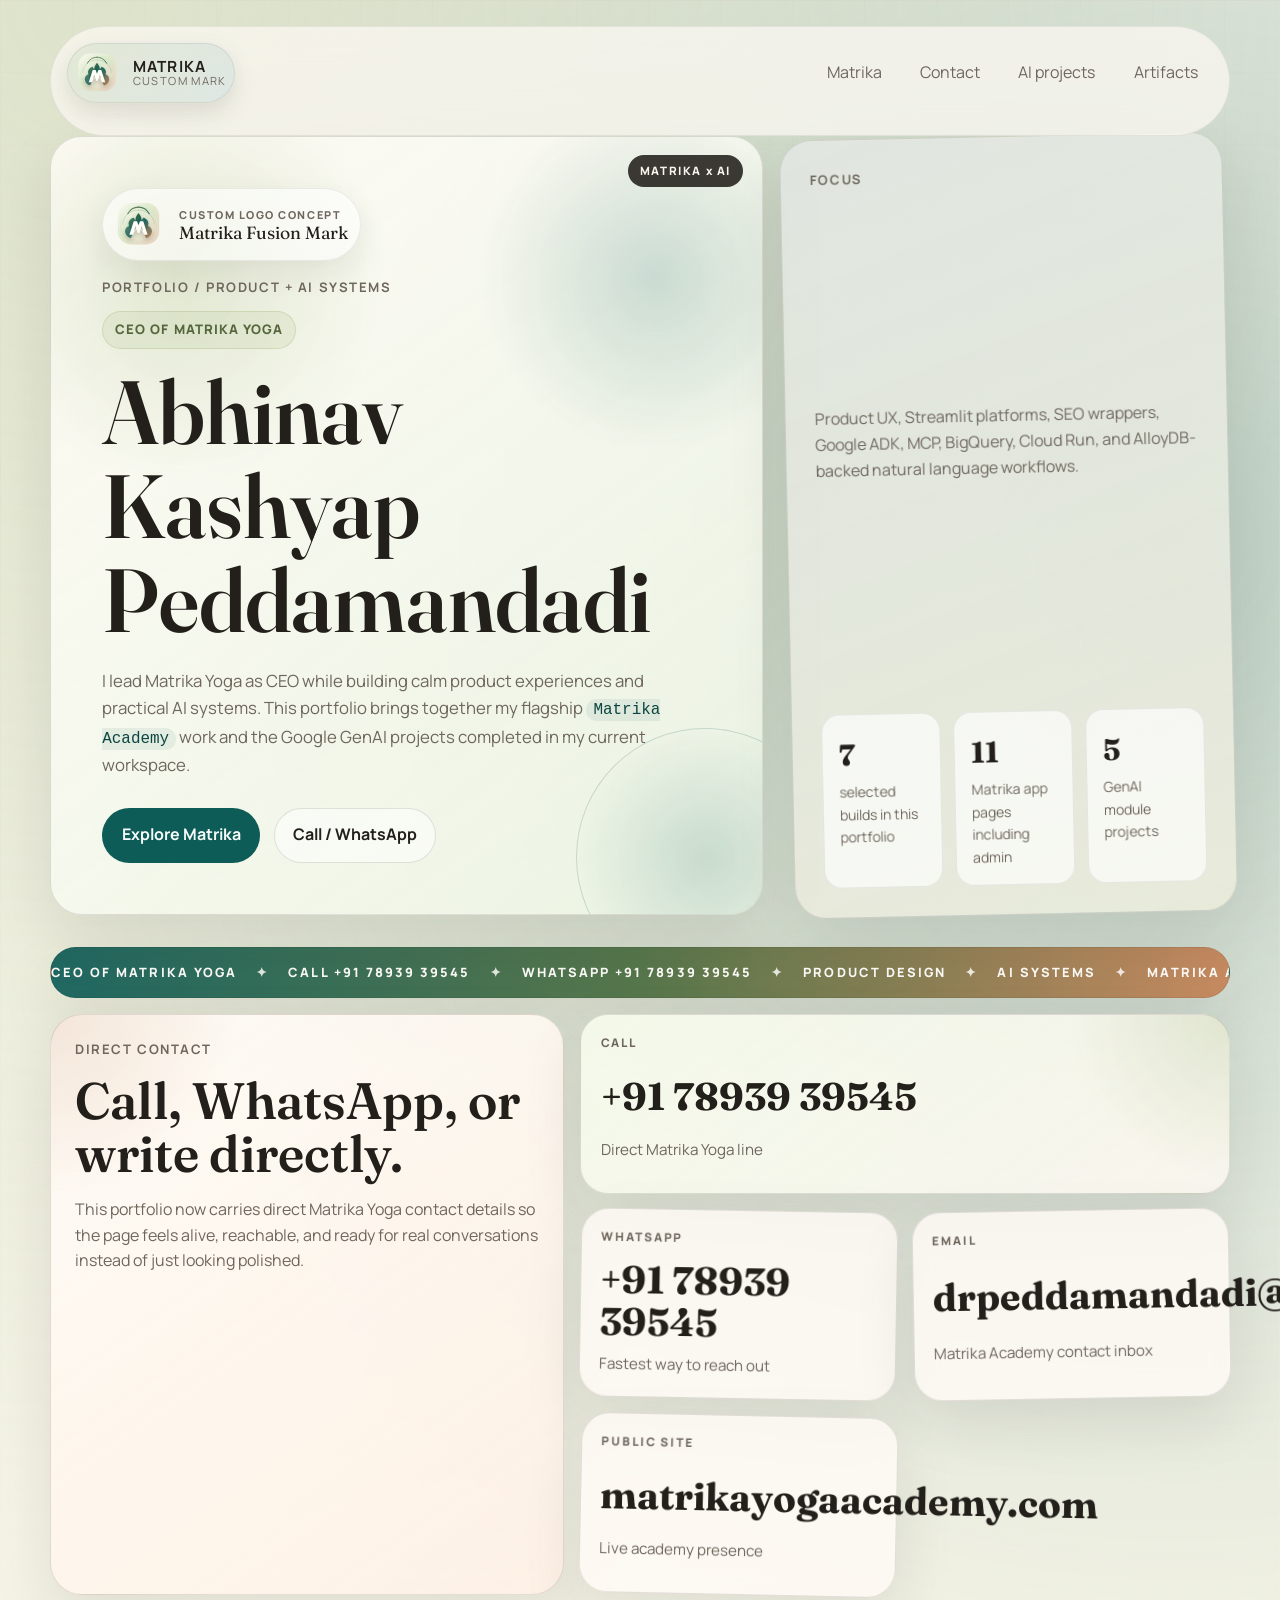
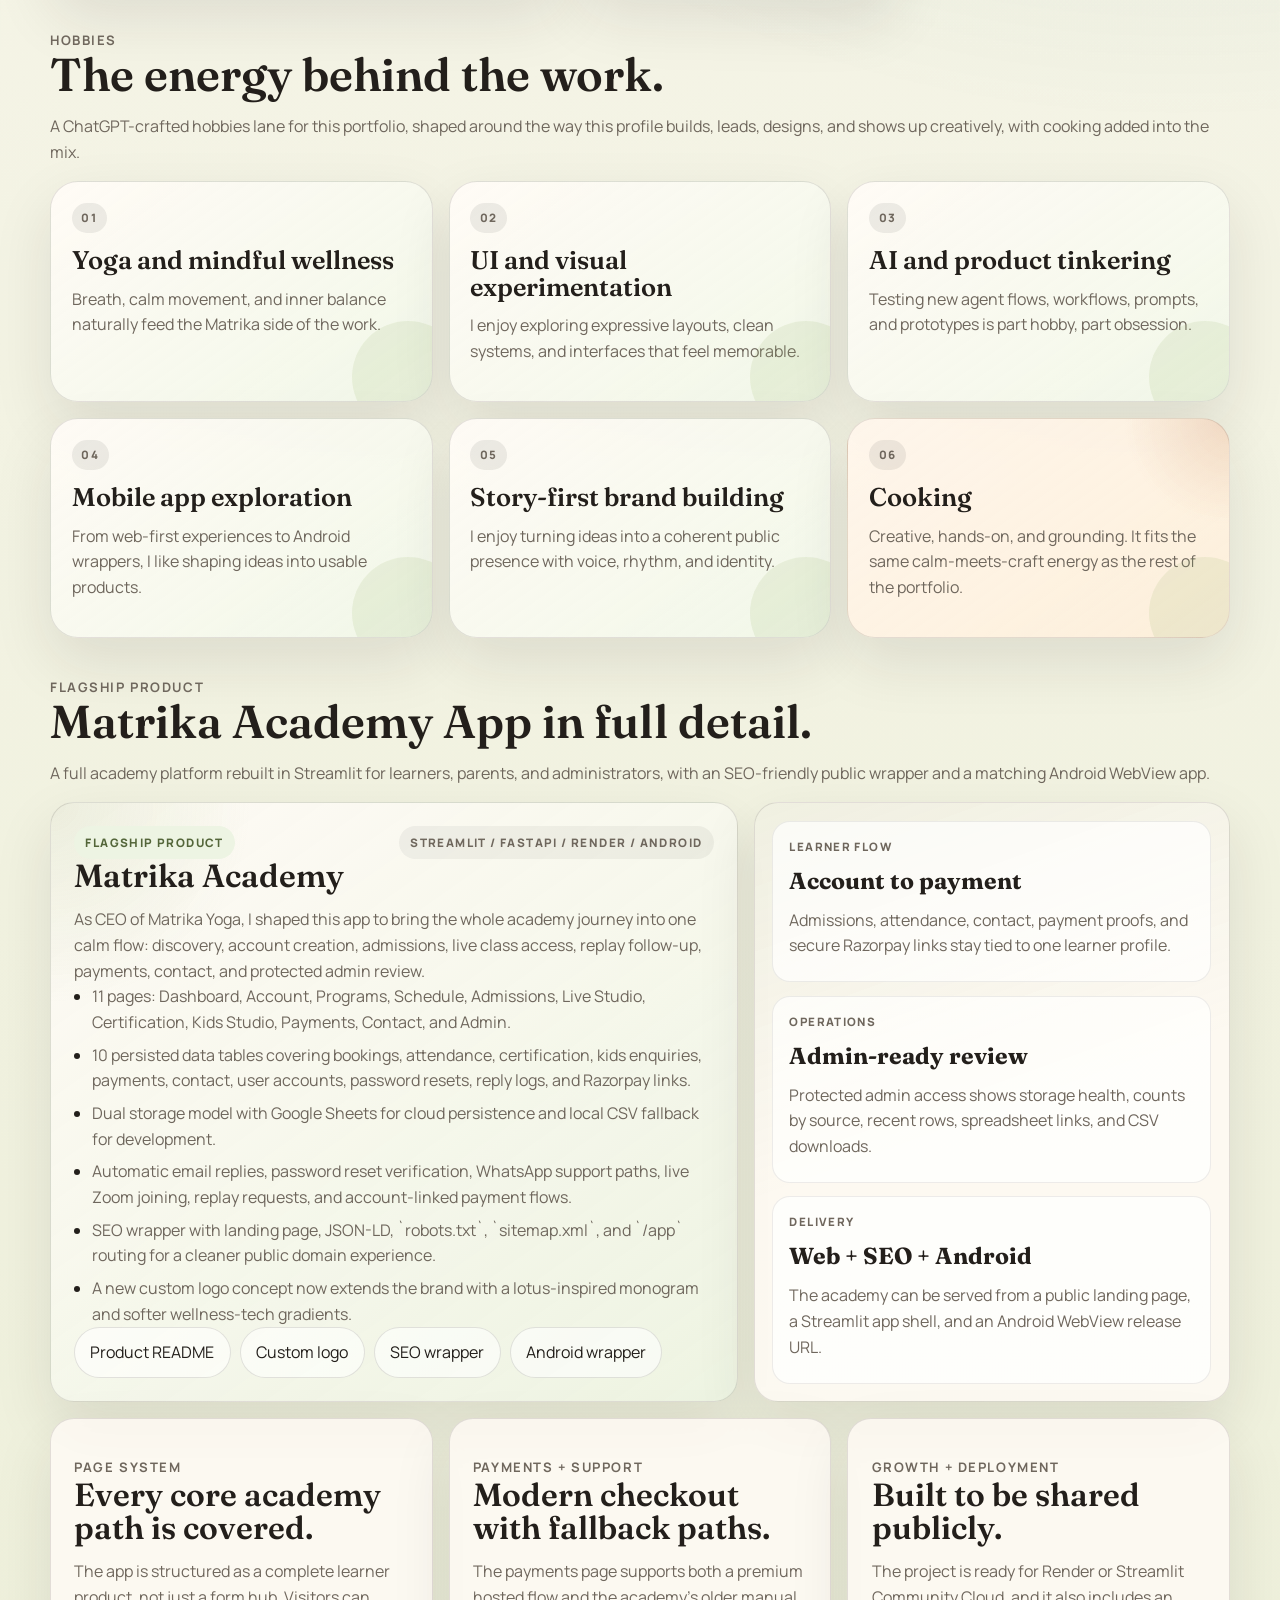
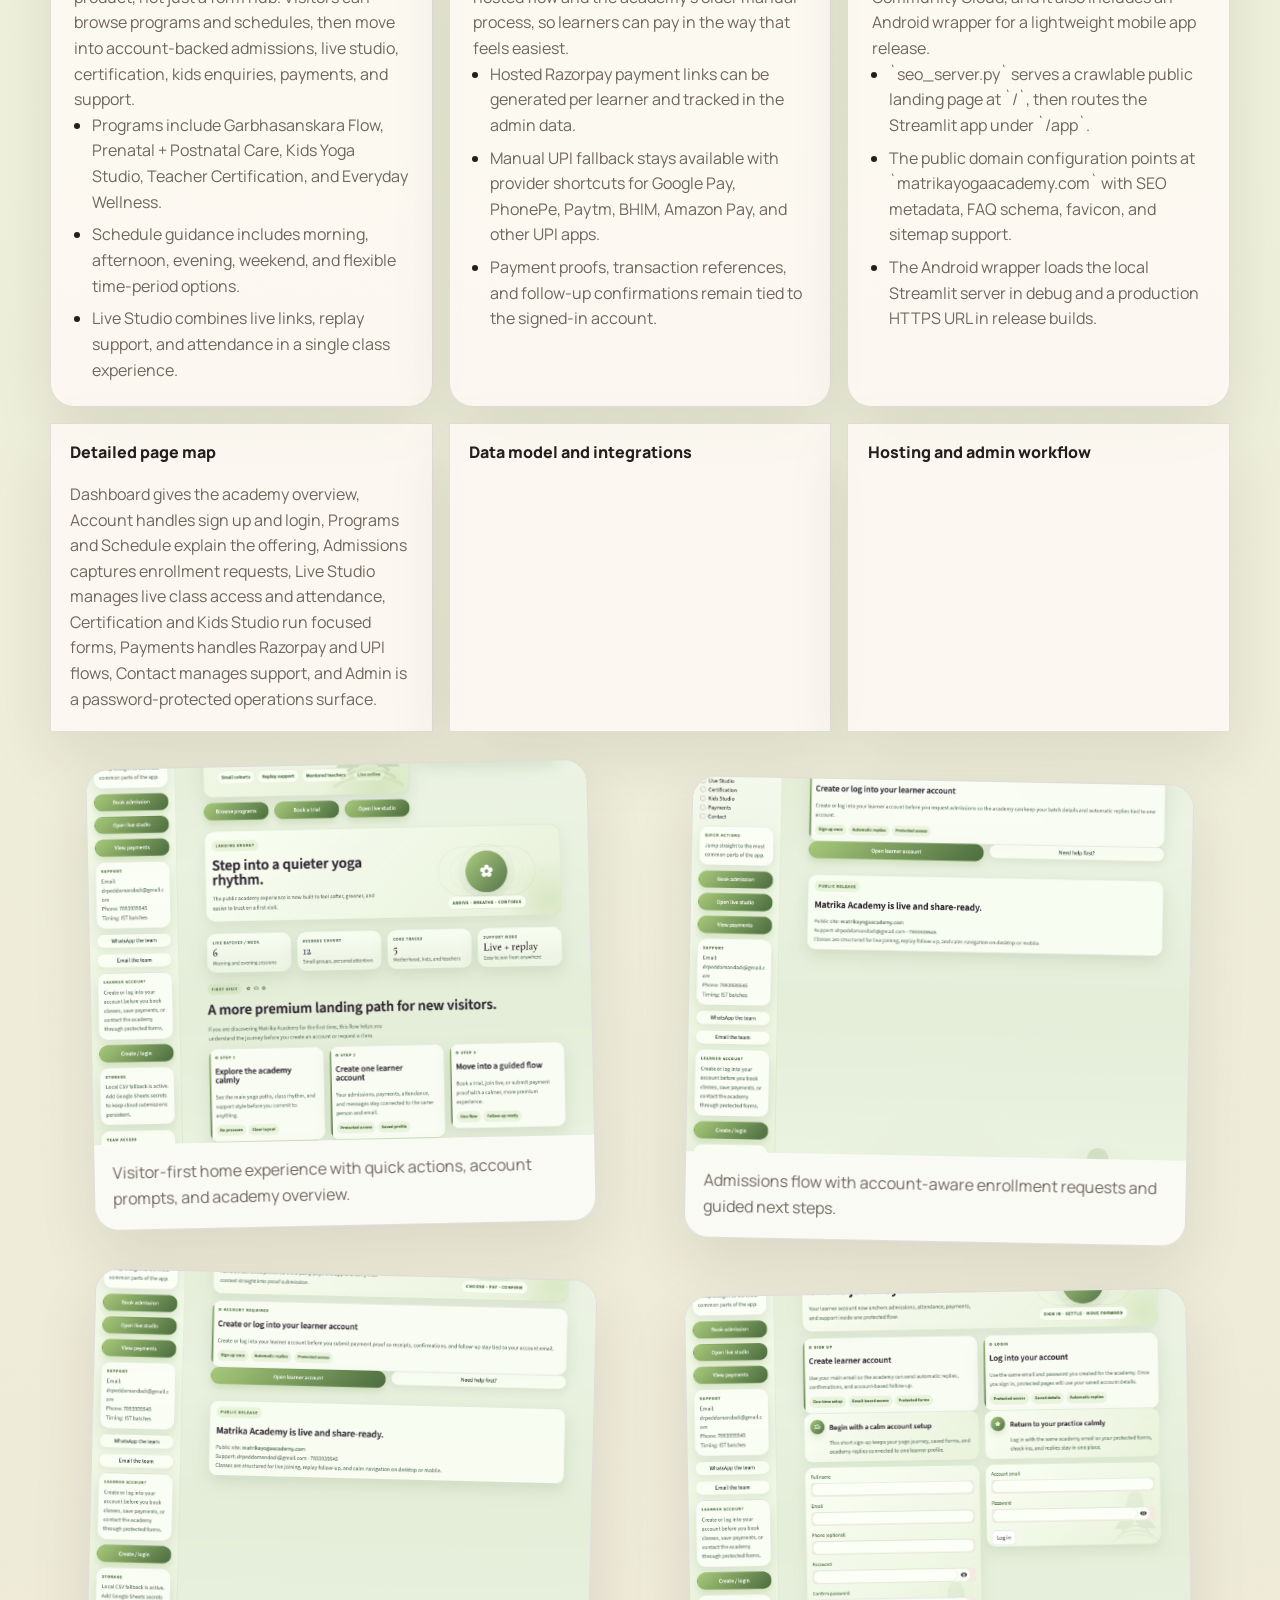
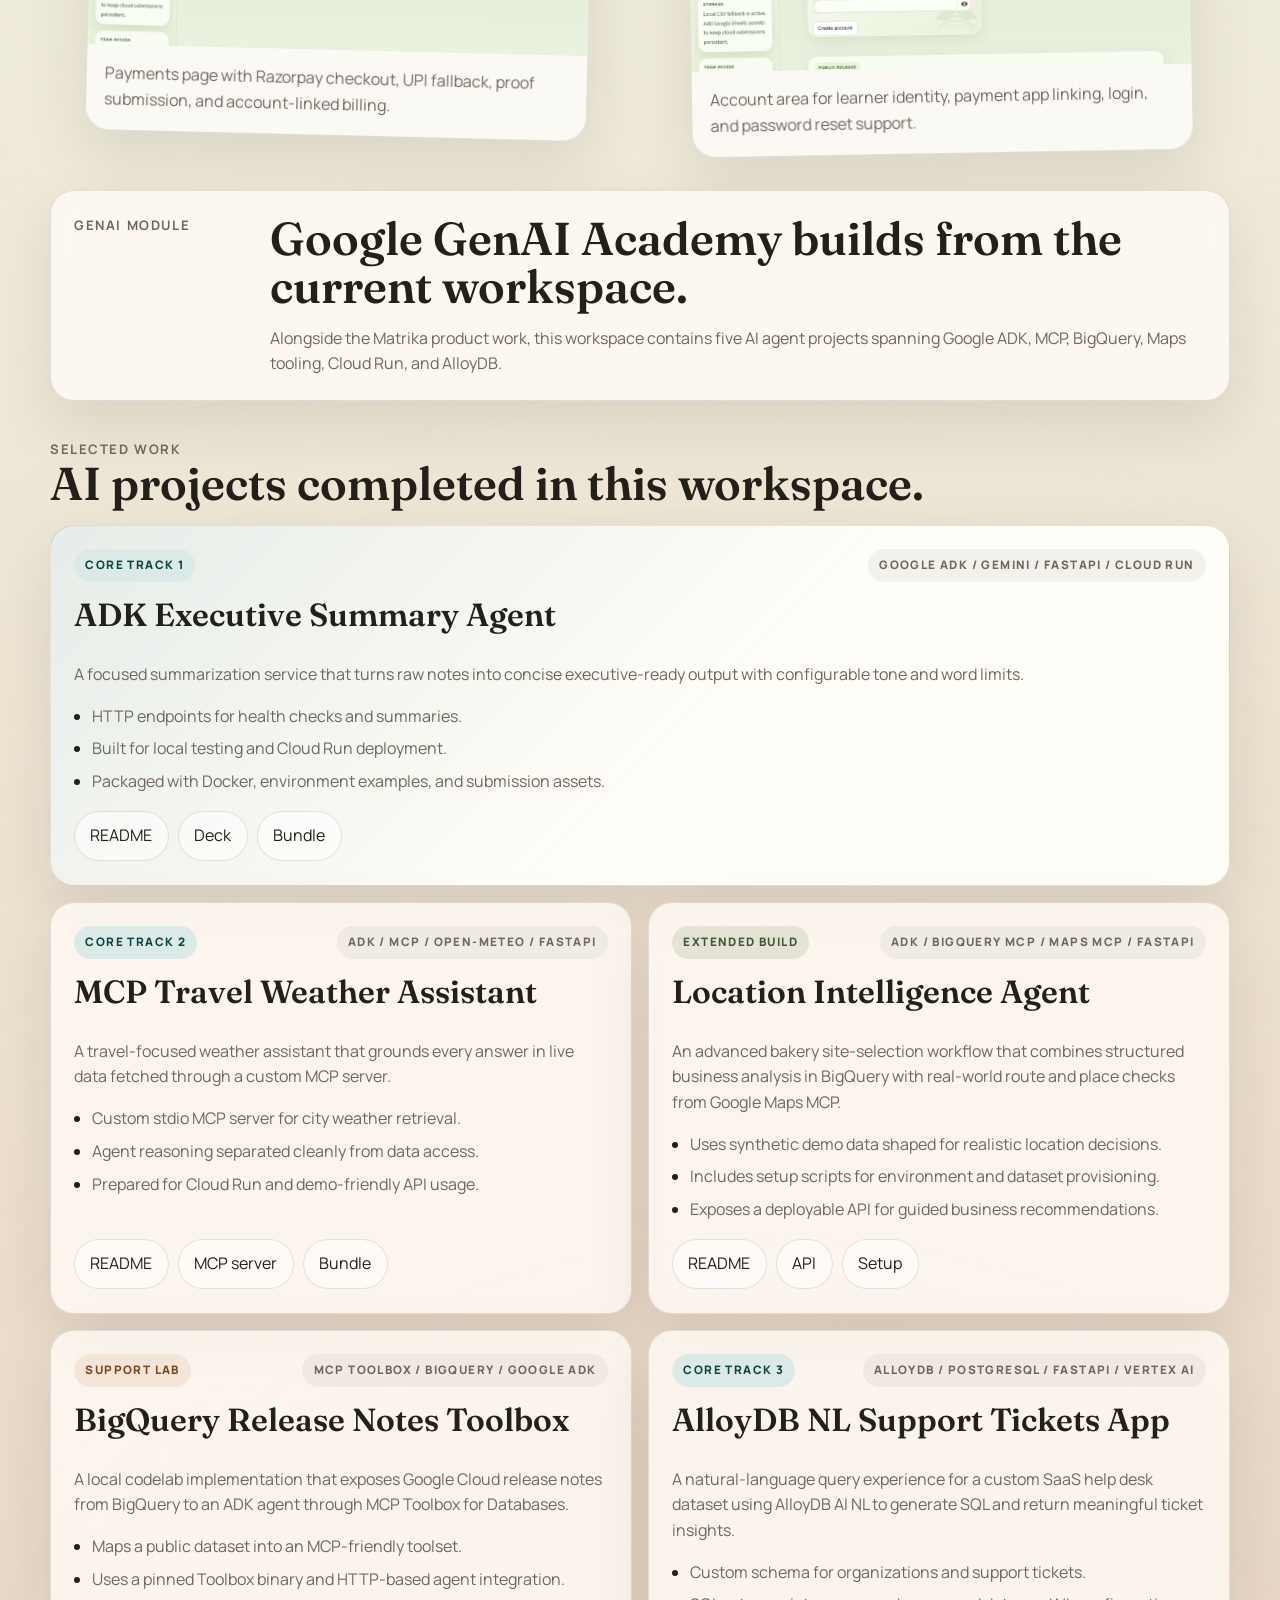
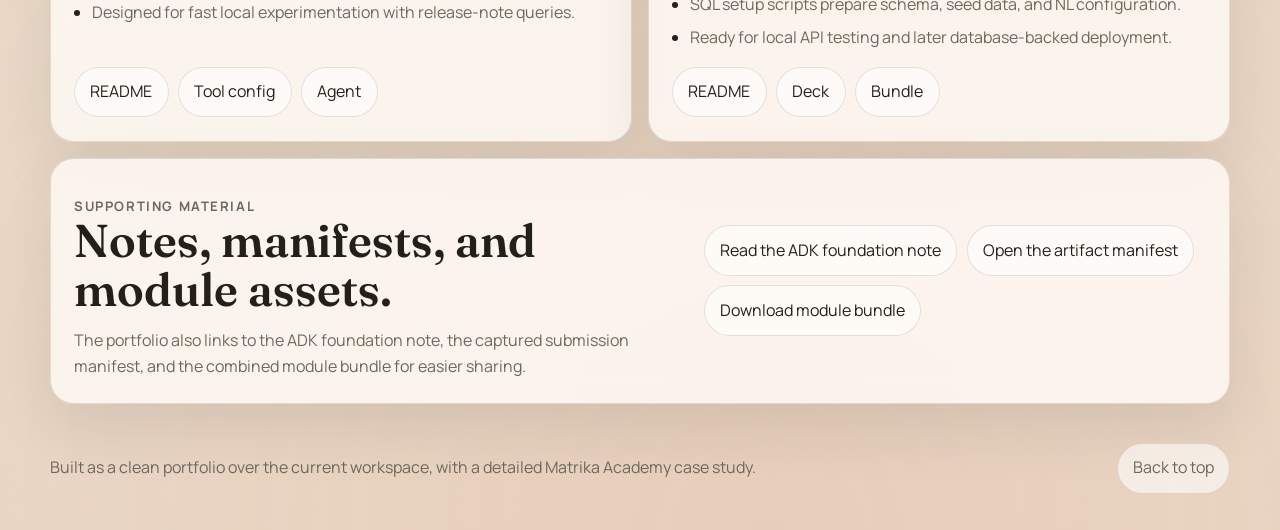
==== commit bdbfbe2e: "Add custom Matrika logo" ====
--- a/index.html
+++ b/index.html
@@ -19,7 +19,13 @@
 <body>
   <div class="page-shell">
     <header class="topbar">
-      <a class="brand" href="#top" aria-label="Go to top">AKP</a>
+      <a class="brand" href="#top" aria-label="Go to top">
+        <img src="portfolio_public_assets/images/matrika_custom_logo.svg" alt="Custom Matrika Yoga logo">
+        <span class="brand-copy">
+          <strong>Matrika</strong>
+          <small>Custom mark</small>
+        </span>
+      </a>
       <nav class="topnav" aria-label="Primary">
         <a href="#matrika">Matrika</a>
         <a href="#contact">Contact</a>
@@ -31,6 +37,13 @@
     <main id="top">
       <section class="hero">
         <div class="hero-copy">
+          <div class="logo-debut">
+            <img src="portfolio_public_assets/images/matrika_custom_logo.svg" alt="Matrika Fusion custom logo">
+            <div>
+              <p class="logo-debut-label">Custom logo concept</p>
+              <p class="logo-debut-name">Matrika Fusion Mark</p>
+            </div>
+          </div>
           <p class="eyebrow">Portfolio / Product + AI Systems</p>
           <p class="role-note">CEO of Matrika Yoga</p>
           <h1>Abhinav Kashyap Peddamandadi</h1>
@@ -202,9 +215,11 @@
               <li><span>Dual storage model with Google Sheets for cloud persistence and local CSV fallback for development.</span></li>
               <li><span>Automatic email replies, password reset verification, WhatsApp support paths, live Zoom joining, replay requests, and account-linked payment flows.</span></li>
               <li><span>SEO wrapper with landing page, JSON-LD, `robots.txt`, `sitemap.xml`, and `/app` routing for a cleaner public domain experience.</span></li>
+              <li><span>A new custom logo concept now extends the brand with a lotus-inspired monogram and softer wellness-tech gradients.</span></li>
             </ul>
             <div class="link-row">
               <a href="portfolio_public_assets/readmes/matrika_yoga_app.md" target="_blank" rel="noreferrer">Product README</a>
+              <a href="portfolio_public_assets/images/matrika_custom_logo.svg" target="_blank" rel="noreferrer">Custom logo</a>
               <a href="portfolio_public_assets/snippets/matrika_seo_server.py" target="_blank" rel="noreferrer">SEO wrapper</a>
               <a href="portfolio_public_assets/readmes/matrika_yoga_android_v2.md" target="_blank" rel="noreferrer">Android wrapper</a>
             </div>
--- a/styles.css
+++ b/styles.css
@@ -101,18 +101,41 @@
 .brand {
   display: inline-flex;
   align-items: center;
-  justify-content: center;
-  width: 3rem;
-  height: 3rem;
+  gap: 0.75rem;
+  justify-content: flex-start;
+  min-height: 3.5rem;
+  padding: 0.3rem 0.45rem 0.3rem 0.3rem;
   border: 1px solid rgba(35, 31, 27, 0.08);
   border-radius: 999px;
   background:
     linear-gradient(135deg, rgba(147, 173, 107, 0.24), rgba(14, 92, 87, 0.12)),
     rgba(255, 255, 255, 0.6);
-  font-size: 0.95rem;
-  font-weight: 800;
-  letter-spacing: 0.14em;
   box-shadow: 0 10px 24px rgba(35, 31, 27, 0.12);
+}
+
+.brand img {
+  width: 3rem;
+  height: 3rem;
+  border-radius: 999px;
+  object-fit: cover;
+}
+
+.brand-copy {
+  display: grid;
+  line-height: 1.05;
+}
+
+.brand-copy strong {
+  font-size: 0.96rem;
+  letter-spacing: 0.08em;
+  text-transform: uppercase;
+}
+
+.brand-copy small {
+  color: var(--muted);
+  font-size: 0.7rem;
+  letter-spacing: 0.12em;
+  text-transform: uppercase;
 }
 
 .topnav {
@@ -195,6 +218,43 @@
   letter-spacing: 0.14em;
 }
 
+.logo-debut {
+  display: inline-flex;
+  align-items: center;
+  gap: 0.9rem;
+  margin: 0 0 1rem;
+  padding: 0.55rem 0.75rem 0.55rem 0.55rem;
+  border: 1px solid rgba(35, 31, 27, 0.08);
+  border-radius: 999px;
+  background: rgba(255, 255, 255, 0.58);
+  box-shadow: 0 12px 30px rgba(35, 31, 27, 0.08);
+}
+
+.logo-debut img {
+  width: 3.3rem;
+  height: 3.3rem;
+  flex: 0 0 auto;
+}
+
+.logo-debut-label,
+.logo-debut-name {
+  margin: 0;
+}
+
+.logo-debut-label {
+  color: var(--muted);
+  font-size: 0.68rem;
+  font-weight: 800;
+  letter-spacing: 0.14em;
+  text-transform: uppercase;
+}
+
+.logo-debut-name {
+  font-family: var(--display);
+  font-size: 1.1rem;
+  line-height: 1.1;
+}
+
 .eyebrow,
 .section-kicker,
 .panel-label,
@@ -928,6 +988,10 @@
     padding: 1.2rem;
   }
 
+  .brand {
+    width: 100%;
+  }
+
   .feature-panel h3,
   .detail-card h3,
   .project-card h3 {
